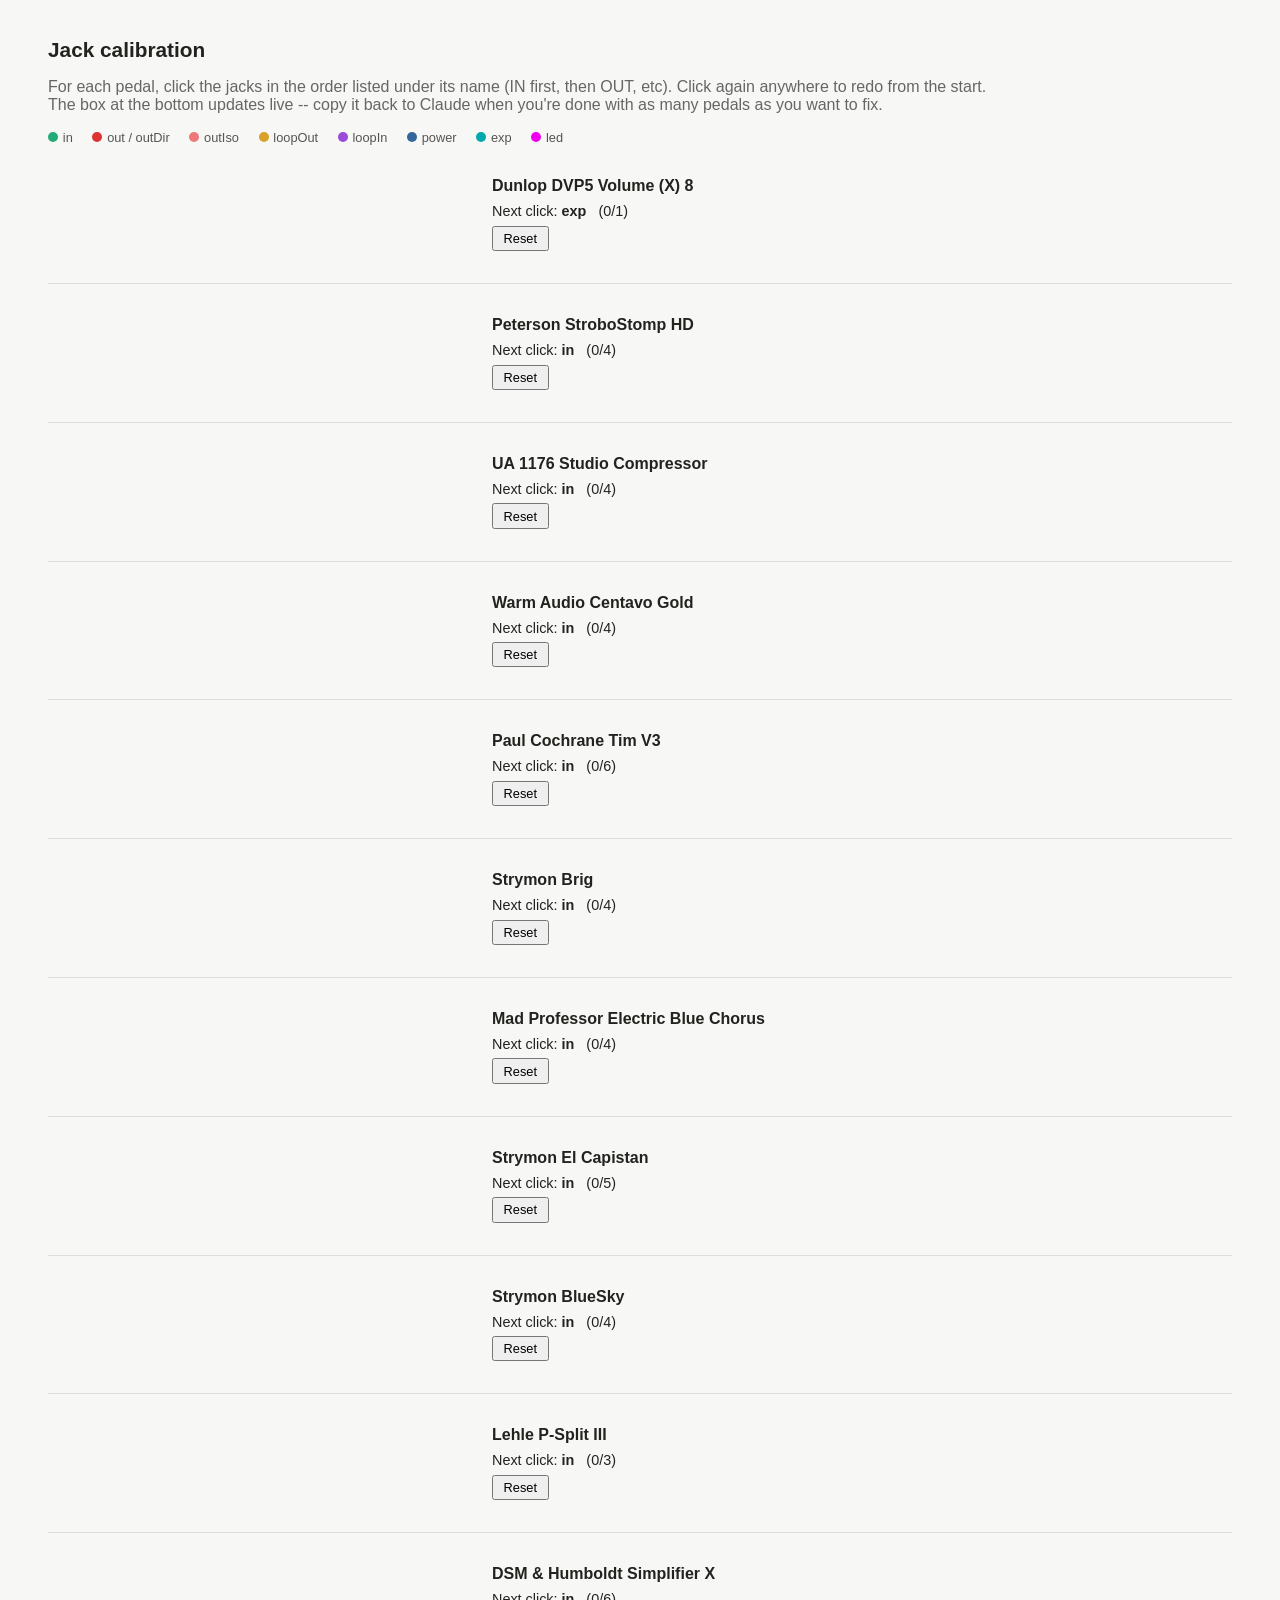
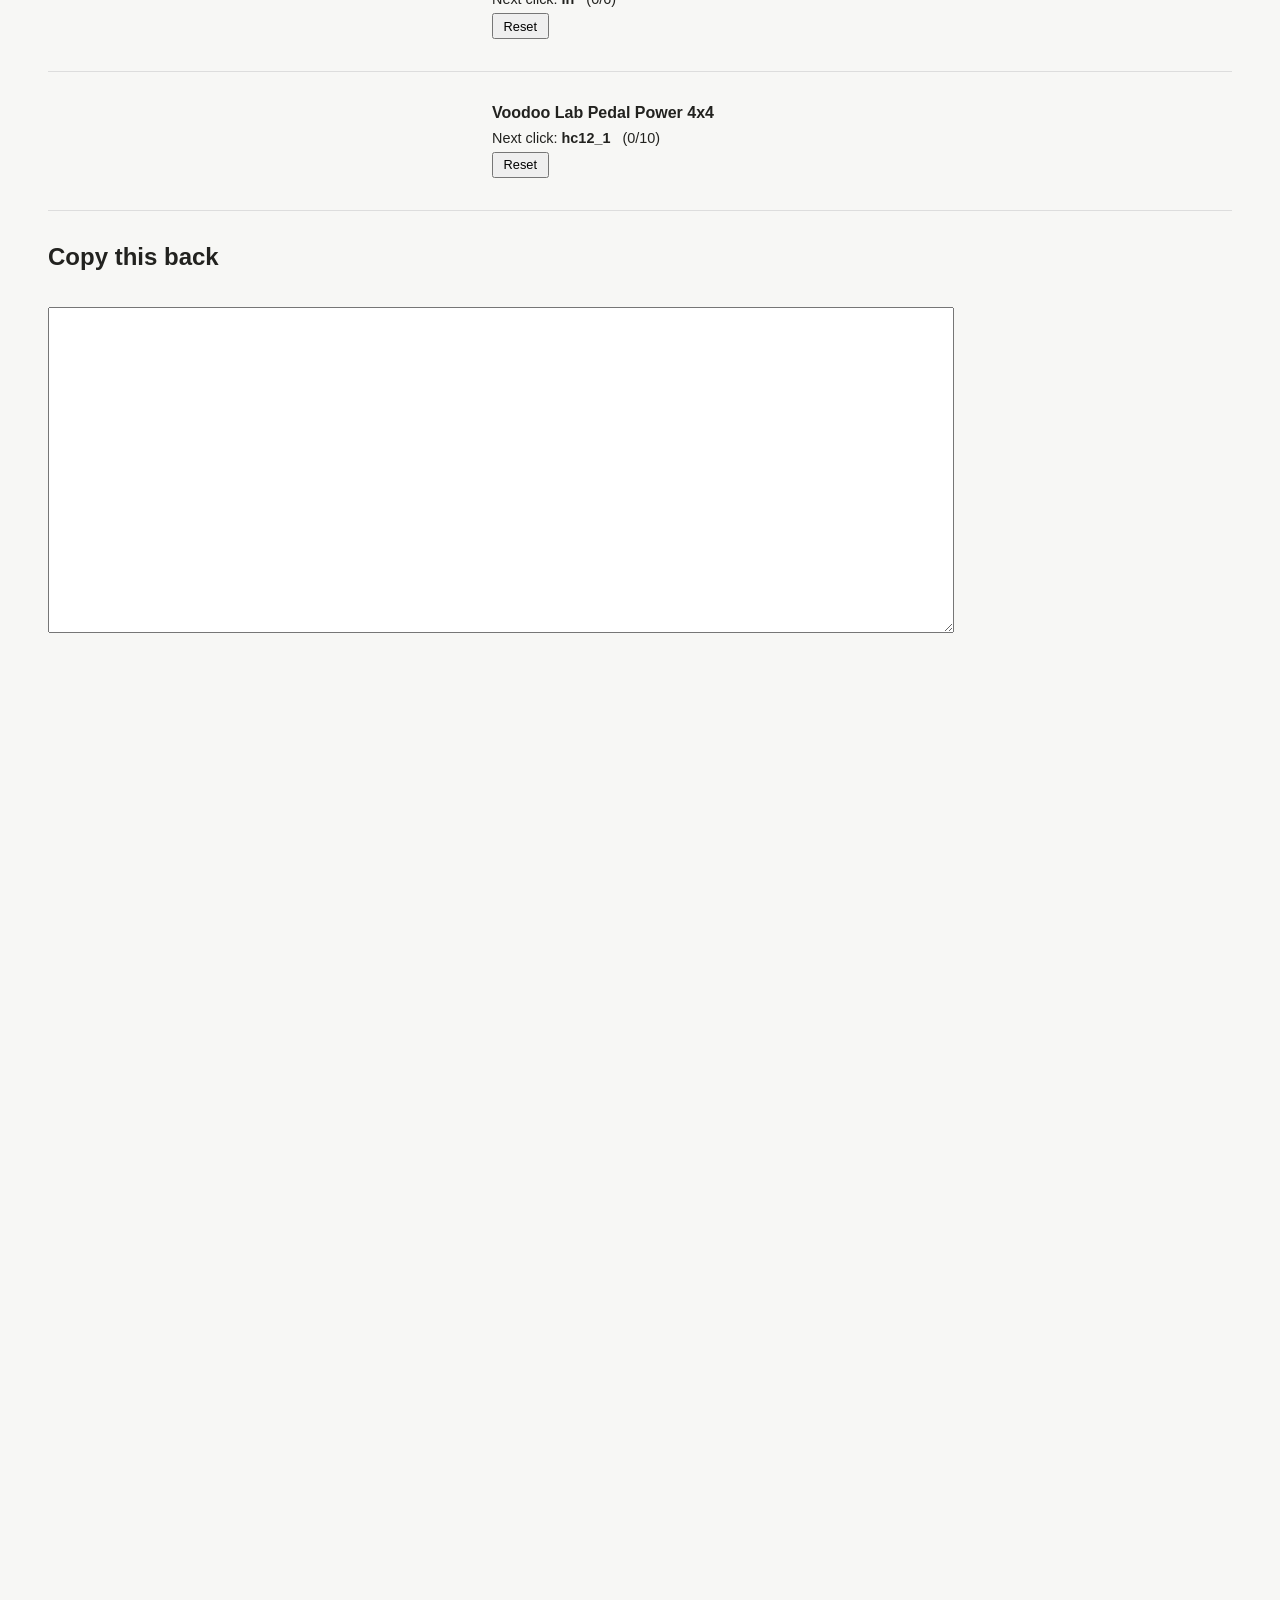
==== calibrate.html @ 277acc7f "Add per-pedal LED indicators with signal-trace blink, including FX-loop hold Pedals with a calibrate" ====
<!doctype html>
<html lang="en">
<head>
  <meta charset="utf-8" />
  <meta name="viewport" content="width=device-width, initial-scale=1" />
  <title>Jack calibration</title>
  <style>
    body { font-family: -apple-system, sans-serif; margin: 0; padding: 1.5rem clamp(1rem,4vw,3rem) 4rem; background: #f7f7f5; color: #22221f; }
    h1 { font-size: 1.3rem; }
    p.help { color: #666; max-width: 60em; }
    .pedal { display: flex; gap: 1.5rem; align-items: flex-start; margin: 2rem 0; padding-bottom: 2rem; border-bottom: 1px solid #ddd; }
    .pedal h2 { margin: 0 0 0.5rem; font-size: 1rem; }
    .imgwrap { position: relative; display: inline-block; cursor: crosshair; line-height: 0; }
    .imgwrap img { display: block; width: 420px; height: auto; }
    /* box-sizing: border-box so the 2px border is drawn *inside* the 12px
       box instead of added on top of it -- otherwise the true rendered
       size is 16px (12px + 2*2px border) while the centering margin below
       is only offsetting for 12px, leaving the dot 2px off-center from
       the actual click point. */
    .dot { position: absolute; width: 12px; height: 12px; margin: -6px 0 0 -6px; border-radius: 50%; border: 2px solid white; box-shadow: 0 0 0 1px rgba(0,0,0,0.4); pointer-events: none; box-sizing: border-box; }
    .dot.in { background: #2a7; }
    .dot.out { background: #d33; }
    .dot.outDir { background: #d33; }
    .dot.outIso { background: #e77; }
    .dot.loopOut { background: #d9a02a; }
    .dot.loopIn { background: #9a4bd9; }
    .dot.power { background: #369; }
    .dot.exp { background: #0aa; }
    .dot.led { background: #e0e; }
    .status { font-size: 0.9rem; margin-top: 0.5rem; }
    .status .next { font-weight: 600; }
    .legend { font-size: 0.8rem; color: #555; }
    .legend span { display: inline-flex; align-items: center; gap: 0.3rem; margin-right: 1rem; }
    .legend i { width: 10px; height: 10px; border-radius: 50%; display: inline-block; }
    button { font-size: 0.8rem; padding: 0.2rem 0.6rem; margin-top: 0.4rem; cursor: pointer; }
    textarea { width: 100%; max-width: 900px; height: 320px; font-family: ui-monospace, monospace; font-size: 0.8rem; margin-top: 1rem; }
  </style>
</head>
<body>
  <h1>Jack calibration</h1>
  <p class="help">
    For each pedal, click the jacks in the order listed under its name (IN first, then OUT, etc).
    Click again anywhere to redo from the start. The box at the bottom updates live -- copy it back
    to Claude when you're done with as many pedals as you want to fix.
  </p>
  <div class="legend">
    <span><i style="background:#2a7"></i>in</span>
    <span><i style="background:#d33"></i>out / outDir</span>
    <span><i style="background:#e77"></i>outIso</span>
    <span><i style="background:#d9a02a"></i>loopOut</span>
    <span><i style="background:#9a4bd9"></i>loopIn</span>
    <span><i style="background:#369"></i>power</span>
    <span><i style="background:#0aa"></i>exp</span>
    <span><i style="background:#e0e"></i>led</span>
  </div>

  <div id="pedals"></div>

  <h2>Copy this back</h2>
  <textarea id="output" readonly></textarea>

<script>
// key: just a human-readable label for the output box below -- paste
// results back and they get matched to the right PEDAL_SPECS entry by
// hand, this file doesn't read app.js's ids directly.
const ITEMS = [
  { key: 'dvp5', label: 'Dunlop DVP5 Volume (X) 8', file: 'dunlop-volume-x-8-cutout.png', points: ['exp'] },
  { key: 'strobostomp hd', label: 'Peterson StroboStomp HD', file: 'peterson-strobostomp-hd.png', points: ['in', 'out', 'power', 'led'] },
  { key: '1176', label: 'UA 1176 Studio Compressor', file: 'ua-1176.png', points: ['in', 'out', 'power', 'led'] },
  { key: 'centavo', label: 'Warm Audio Centavo Gold', file: 'warm-audio-centavo.png', points: ['in', 'out', 'power', 'led'] },
  { key: 'tim v3', label: 'Paul Cochrane Tim V3', file: 'paul-c-tim-v3.png', points: ['in', 'out', 'loopOut', 'loopIn', 'power', 'led'] },
  { key: 'brig', label: 'Strymon Brig', file: 'strymon-brig.png', points: ['in', 'out', 'power', 'led'] },
  { key: 'electric blue chorus', label: 'Mad Professor Electric Blue Chorus', file: 'mad-professor-electric-blue.png', points: ['in', 'out', 'power', 'led'] },
  { key: 'capistan', label: 'Strymon El Capistan', file: 'strymon-elcap-v2.png', points: ['in', 'out', 'power', 'exp', 'led'] },
  { key: 'bluesky', label: 'Strymon BlueSky', file: 'strymon-bluesky.png', points: ['in', 'out', 'power', 'led'] },
  // Real hardware: 1 input, 2 outputs (DIR + ISO), fully passive -- no power jack, no LED.
  { key: 'p-split', label: 'Lehle P-Split III', file: 'lehle-p-split-iii.png', points: ['in', 'outDir', 'outIso'] },
  { key: 'simplifier x', label: 'DSM & Humboldt Simplifier X', file: 'dsm-simplifier-x.png', points: ['in', 'out', 'loopOut', 'loopIn', 'power', 'led'] },
  // 10 real outputs: 2x 12V/400mA, 4x 9V/400mA ("hc9"), 4x 9V/100mA ("iso").
  { key: 'power supply', label: 'Voodoo Lab Pedal Power 4x4', file: 'voodoolab-4x4.png', points: ['hc12_1', 'hc12_2', 'hc9_1', 'hc9_2', 'hc9_3', 'hc9_4', 'iso1', 'iso2', 'iso3', 'iso4'] },
];

const results = {}; // key -> { pointName: {x,y} }

function render() {
  const root = document.getElementById('pedals');
  root.innerHTML = '';
  for (const item of ITEMS) {
    const div = document.createElement('div');
    div.className = 'pedal';

    const wrap = document.createElement('div');
    wrap.className = 'imgwrap';
    const img = document.createElement('img');
    img.src = '/images/' + item.file;
    wrap.append(img);

    const info = document.createElement('div');
    const h2 = document.createElement('h2');
    h2.textContent = item.label;
    const status = document.createElement('div');
    status.className = 'status';
    const resetBtn = document.createElement('button');
    resetBtn.textContent = 'Reset';
    resetBtn.onclick = () => { delete results[item.key]; renderDots(wrap, item); updateStatus(status, item); updateOutput(); };
    info.append(h2, status, resetBtn);

    div.append(wrap, info);
    root.append(div);

    wrap.addEventListener('click', e => {
      const rect = img.getBoundingClientRect();
      const x = Math.round(((e.clientX - rect.left) / rect.width) * 1000) / 1000;
      const y = Math.round(((e.clientY - rect.top) / rect.height) * 1000) / 1000;
      const rec = results[item.key] || {};
      const done = Object.keys(rec);
      const nextPoint = item.points[done.length % item.points.length];
      rec[nextPoint] = { x, y };
      results[item.key] = rec;
      renderDots(wrap, item);
      updateStatus(status, item);
      updateOutput();
    });

    updateStatus(status, item);
  }
}

function renderDots(wrap, item) {
  wrap.querySelectorAll('.dot').forEach(d => d.remove());
  const rec = results[item.key] || {};
  const rect = wrap.querySelector('img').getBoundingClientRect();
  for (const [name, frac] of Object.entries(rec)) {
    const dot = document.createElement('div');
    dot.className = 'dot ' + name;
    dot.style.left = frac.x * rect.width + 'px';
    dot.style.top = frac.y * rect.height + 'px';
    wrap.append(dot);
  }
}

function updateStatus(status, item) {
  const rec = results[item.key] || {};
  const done = Object.keys(rec);
  const nextPoint = item.points[done.length % item.points.length];
  status.innerHTML = 'Next click: <span class="next">' + nextPoint + '</span> &nbsp; (' + done.length + '/' + item.points.length + (done.length >= item.points.length ? ', click again to redo' : '') + ')';
}

function updateOutput() {
  const lines = [];
  for (const item of ITEMS) {
    const rec = results[item.key];
    if (!rec) continue;
    const parts = item.points
      .filter(p => rec[p])
      .map(p => `${p}: { x: ${rec[p].x}, y: ${rec[p].y} }`);
    if (parts.length) lines.push(`${item.key} (${item.label}):\n  ` + parts.join('\n  '));
  }
  document.getElementById('output').value = lines.join('\n\n');
}

render();
window.addEventListener('resize', render);
</script>
</body>
</html>
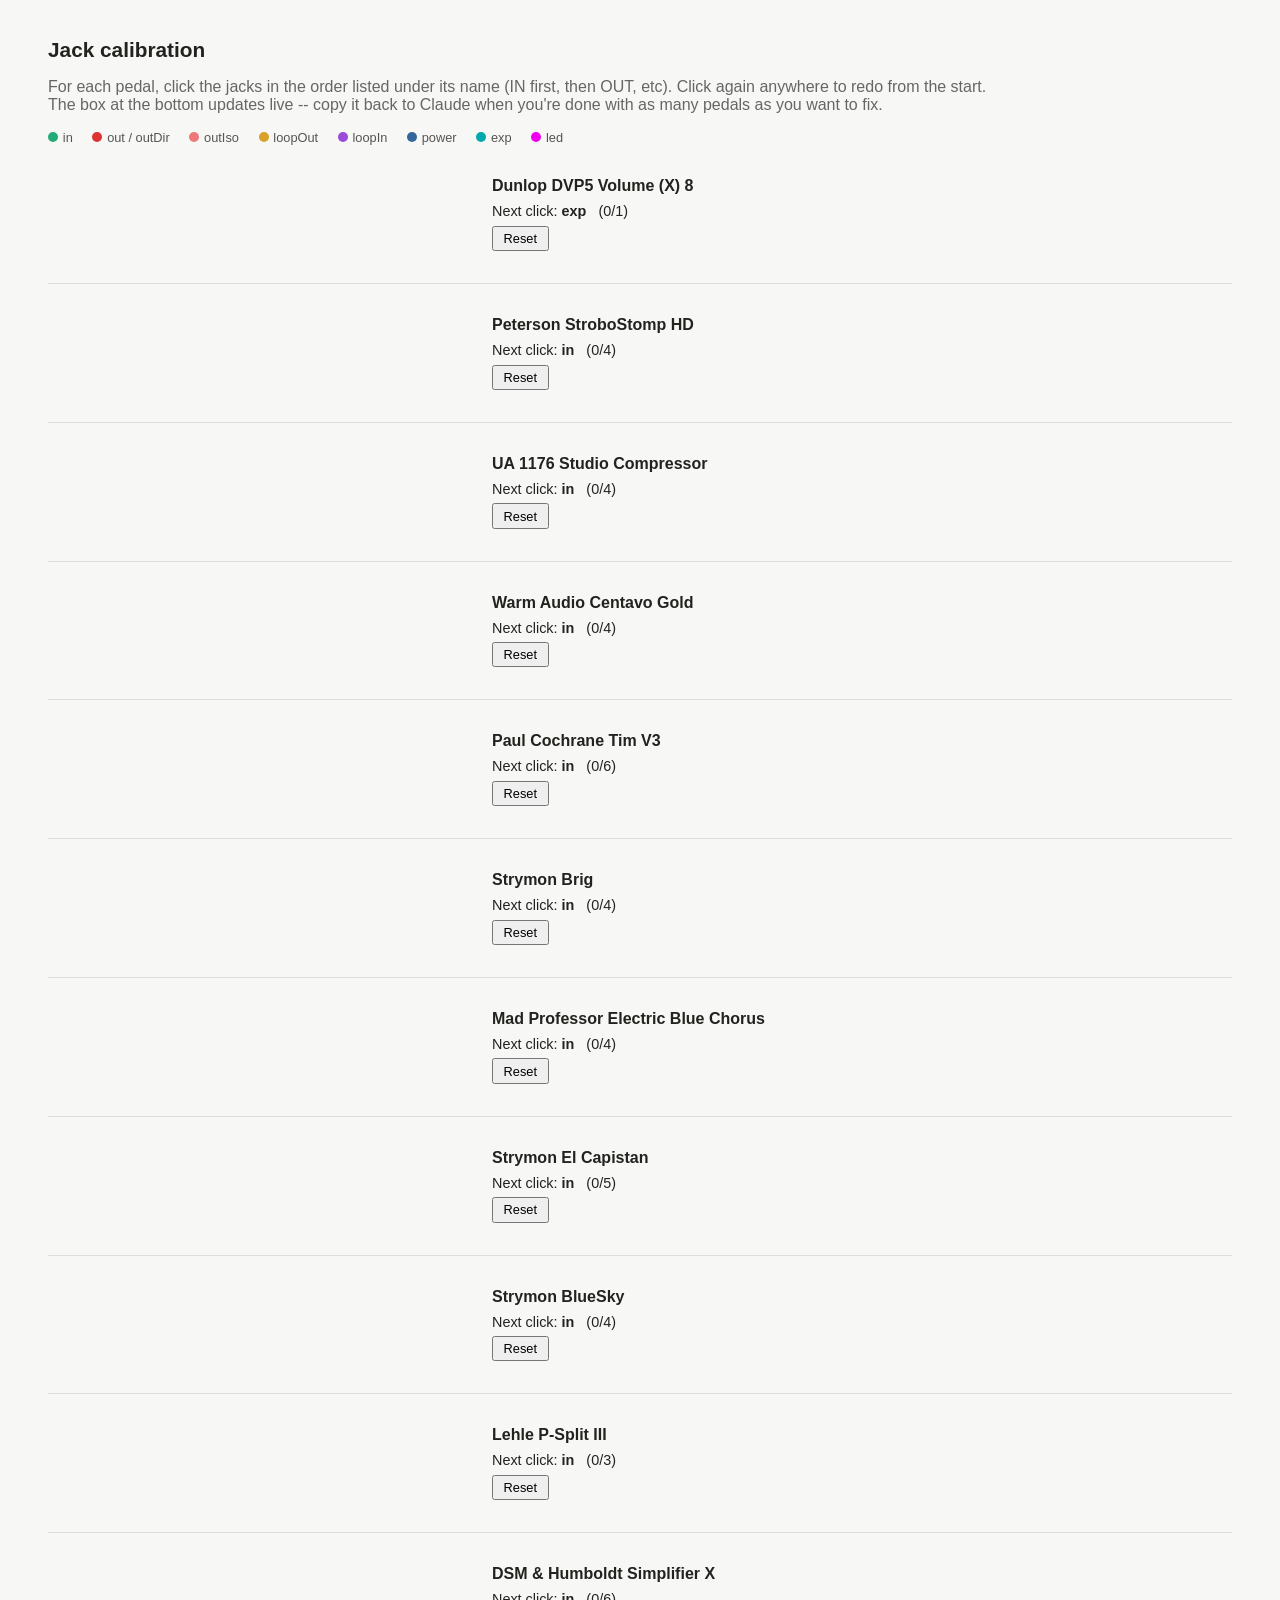
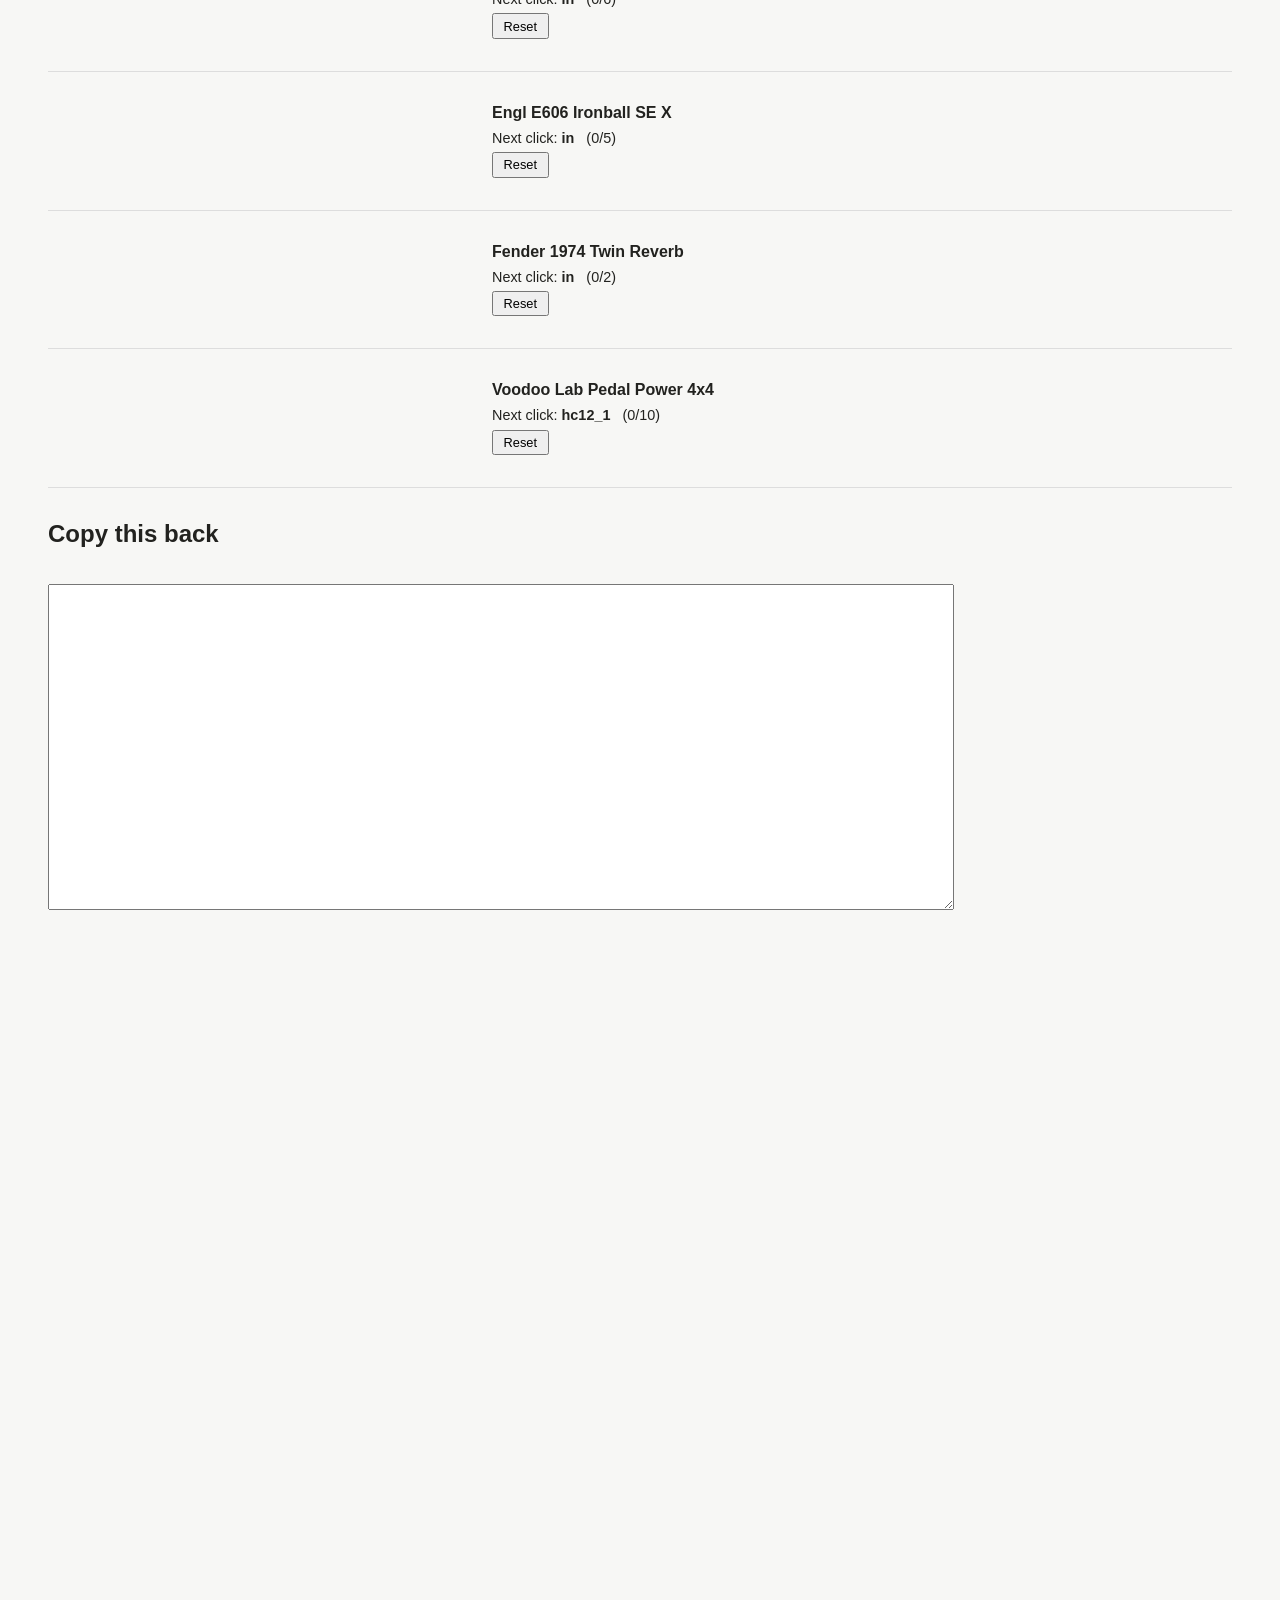
==== commit fb191aa9: "Turn the connector bulge/trace into an animated Pac-Man Replaces the plain ellipse riding each conne" ====
--- a/calibrate.html
+++ b/calibrate.html
@@ -76,6 +76,10 @@
   // Real hardware: 1 input, 2 outputs (DIR + ISO), fully passive -- no power jack, no LED.
   { key: 'p-split', label: 'Lehle P-Split III', file: 'lehle-p-split-iii.png', points: ['in', 'outDir', 'outIso'] },
   { key: 'simplifier x', label: 'DSM & Humboldt Simplifier X', file: 'dsm-simplifier-x.png', points: ['in', 'out', 'loopOut', 'loopIn', 'power', 'led'] },
+  // No power jack of its own here -- config.json's ironball entry has
+  // none either (it's mains-powered, not pedalboard-fed).
+  { key: 'ironball', label: 'Engl E606 Ironball SE X', file: 'Engl-E606.png', points: ['in', 'out', 'loopOut', 'loopIn', 'led'] },
+  { key: 'twin reverb', label: 'Fender 1974 Twin Reverb', file: 'fender-twin-reverb-1974-cutout.png', points: ['in', 'led'] },
   // 10 real outputs: 2x 12V/400mA, 4x 9V/400mA ("hc9"), 4x 9V/100mA ("iso").
   { key: 'power supply', label: 'Voodoo Lab Pedal Power 4x4', file: 'voodoolab-4x4.png', points: ['hc12_1', 'hc12_2', 'hc9_1', 'hc9_2', 'hc9_3', 'hc9_4', 'iso1', 'iso2', 'iso3', 'iso4'] },
 ];
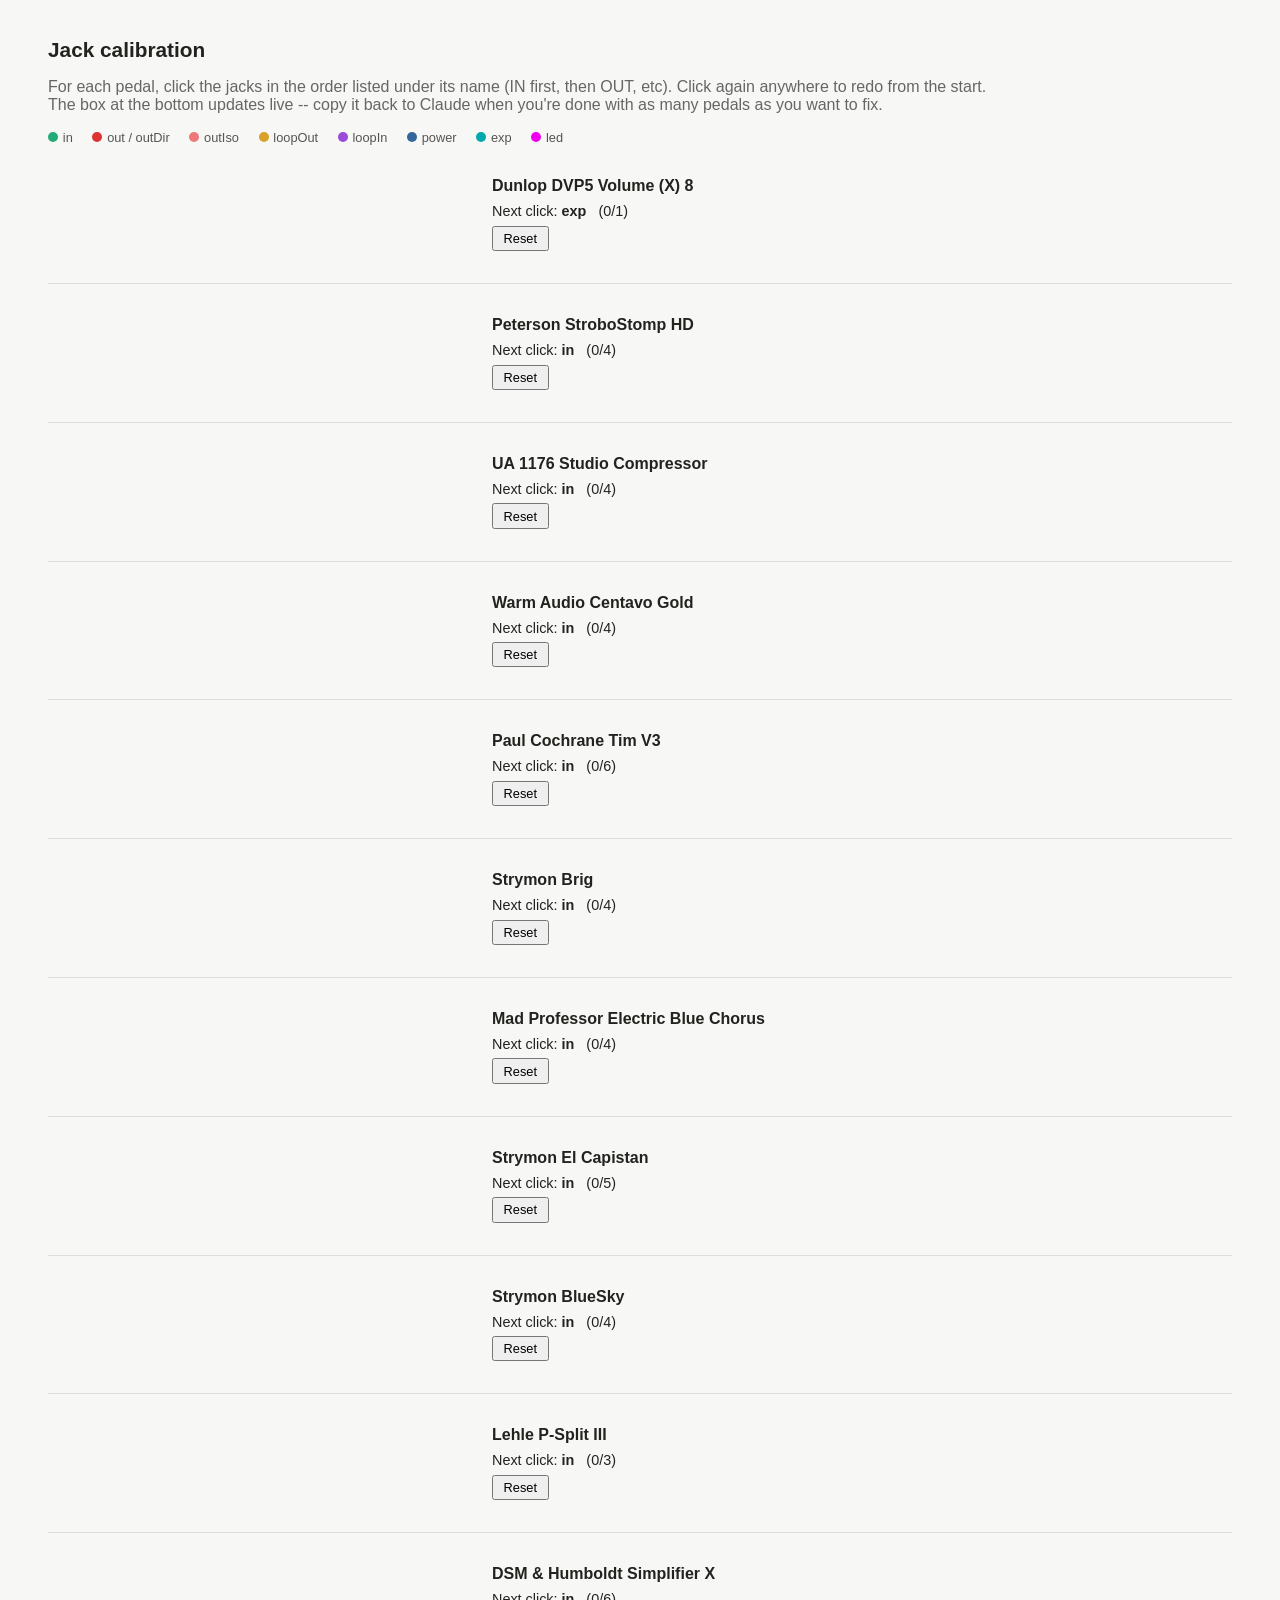
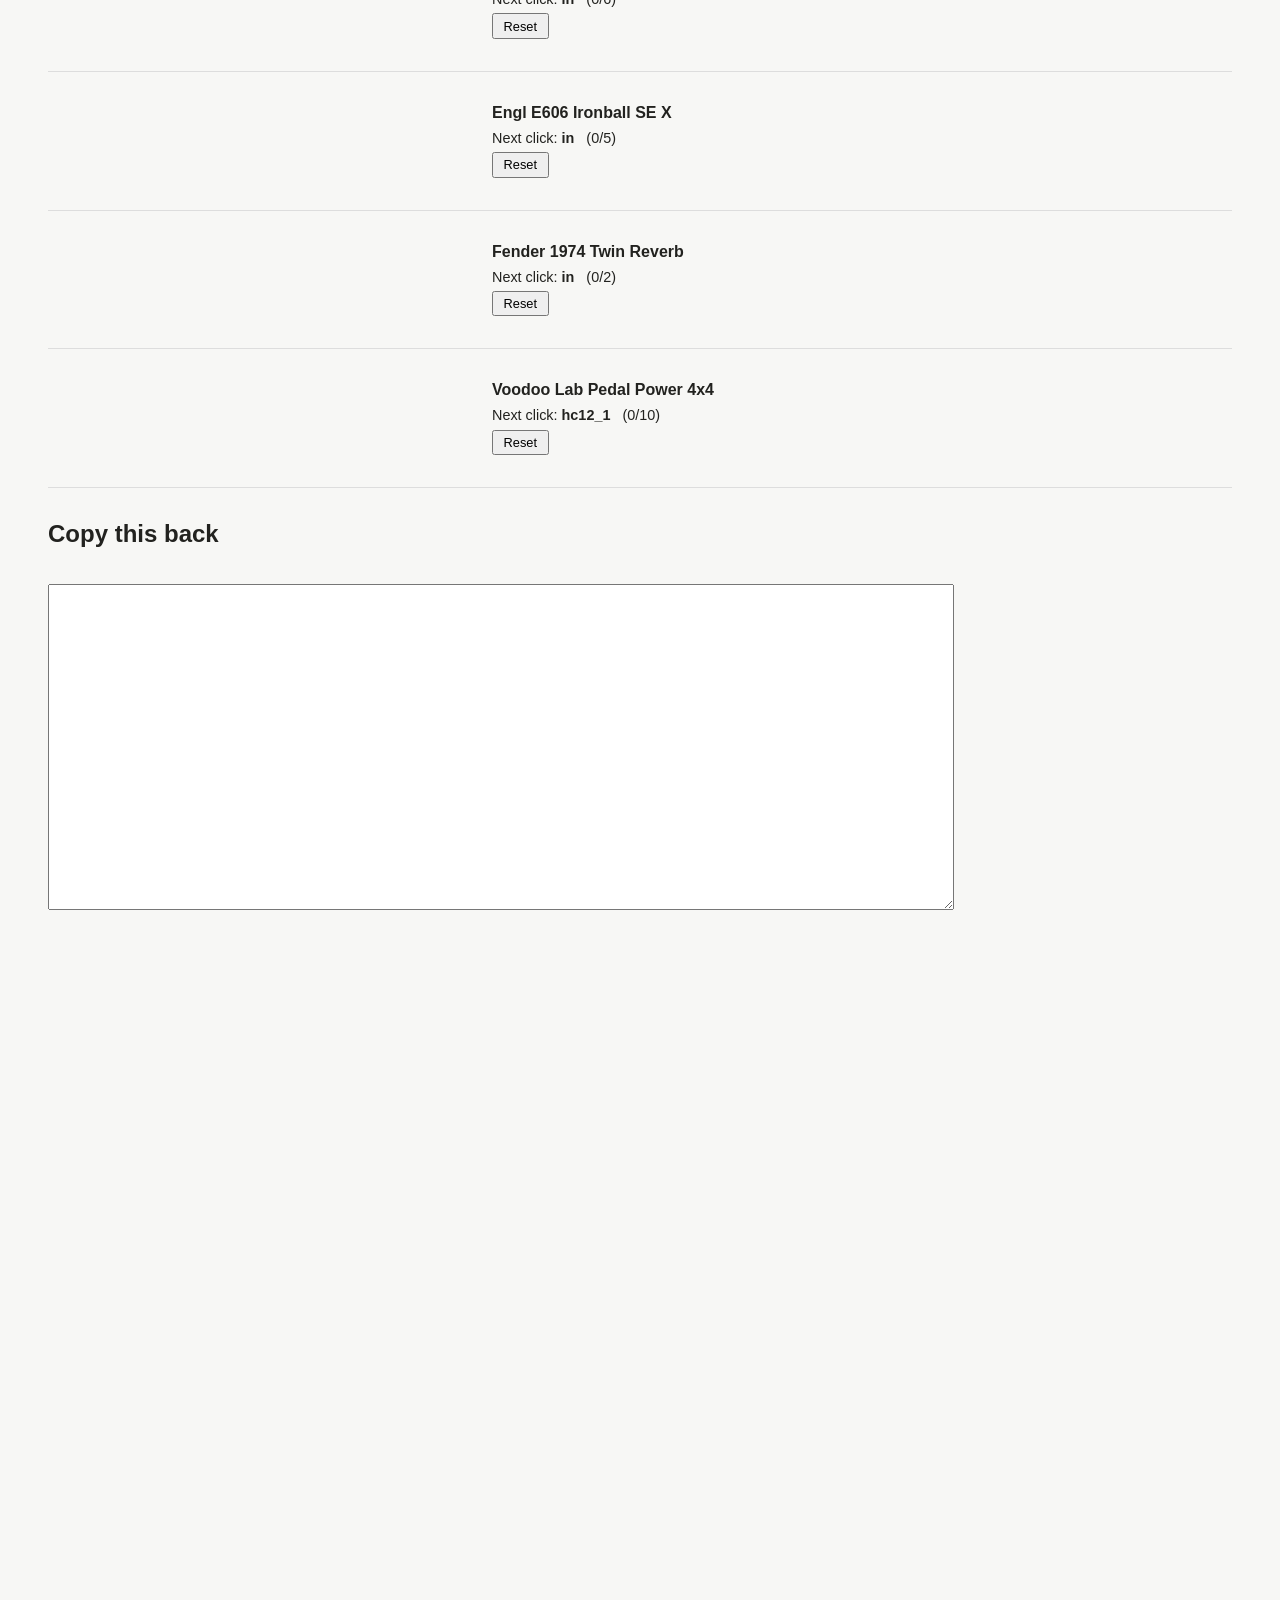
==== commit a886ba07: "Add cascade Reel export tooling, sharpen telecaster cutout, tidy remove_bg - scripts/crop_to_reel.py" ====
--- a/calibrate.html
+++ b/calibrate.html
@@ -151,16 +151,16 @@
 }
 
 function updateOutput() {
-  const lines = [];
+  const blocks = [];
   for (const item of ITEMS) {
     const rec = results[item.key];
     if (!rec) continue;
     const parts = item.points
       .filter(p => rec[p])
-      .map(p => `${p}: { x: ${rec[p].x}, y: ${rec[p].y} }`);
-    if (parts.length) lines.push(`${item.key} (${item.label}):\n  ` + parts.join('\n  '));
+      .map(p => `    "${p}": { "x": ${rec[p].x}, "y": ${rec[p].y} }`);
+    if (parts.length) blocks.push(`  "${item.key}": {\n` + parts.join(',\n') + '\n  },');
   }
-  document.getElementById('output').value = lines.join('\n\n');
+  document.getElementById('output').value = blocks.join('\n');
 }
 
 render();
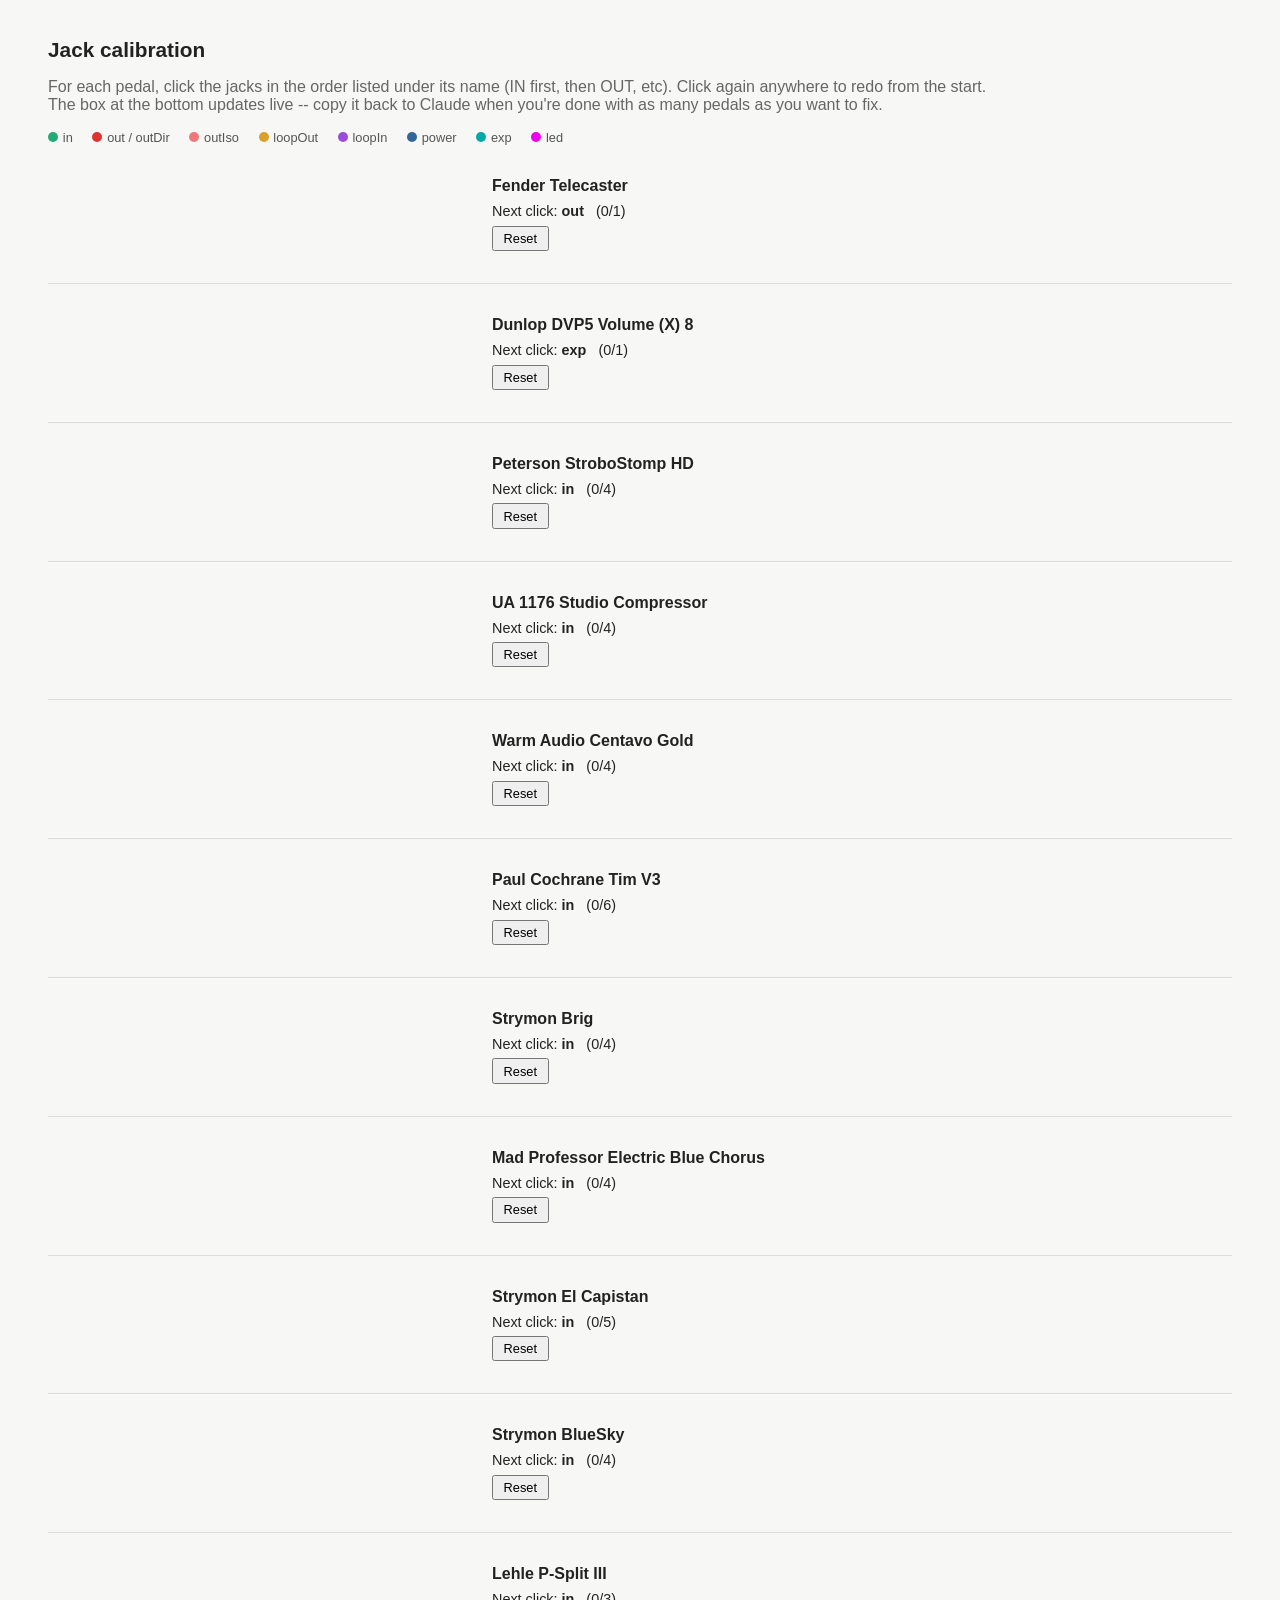
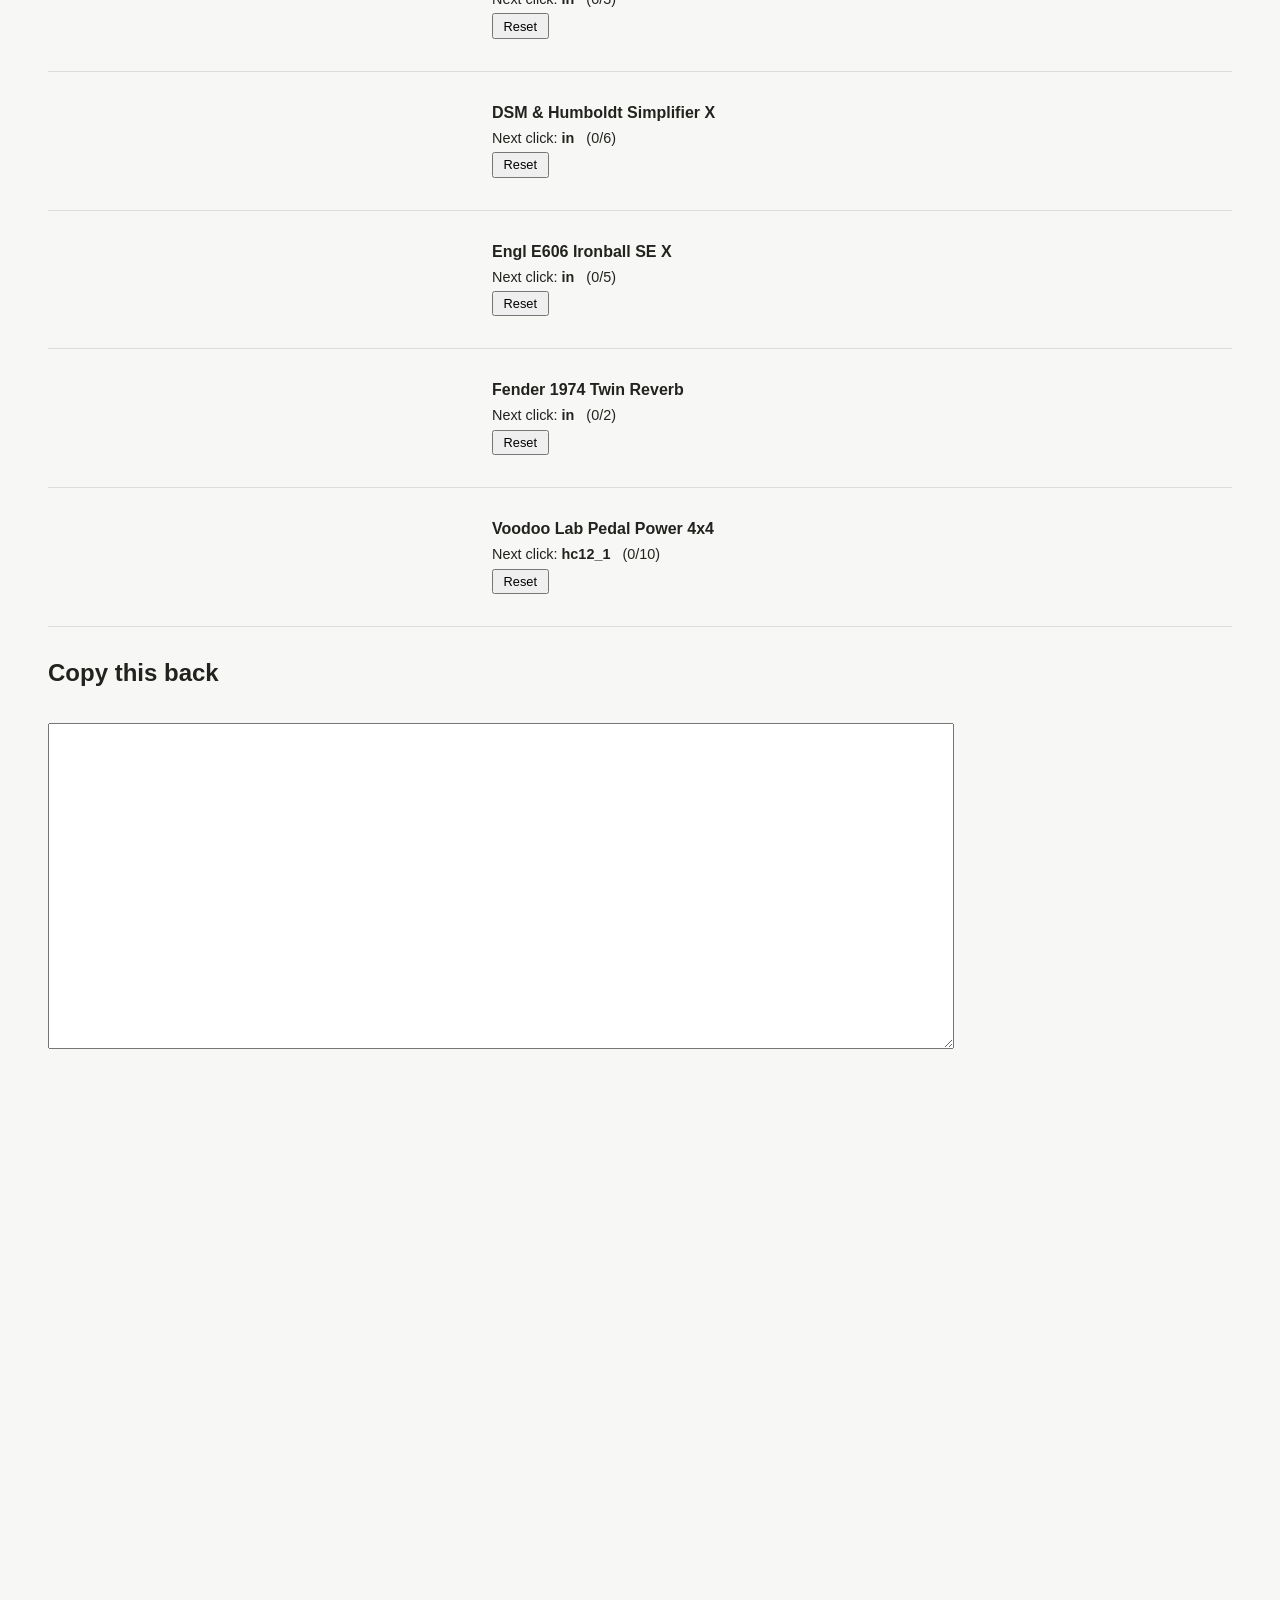
==== commit 0ae6bbea: "Replace row-based board layout with free-form 2D placement Rules now: a node is either inside the pe" ====
--- a/calibrate.html
+++ b/calibrate.html
@@ -64,6 +64,7 @@
 // results back and they get matched to the right PEDAL_SPECS entry by
 // hand, this file doesn't read app.js's ids directly.
 const ITEMS = [
+  { key: 'telecaster', label: 'Fender Telecaster', file: 'telecaster.png', points: ['out'] },
   { key: 'dvp5', label: 'Dunlop DVP5 Volume (X) 8', file: 'dunlop-volume-x-8-cutout.png', points: ['exp'] },
   { key: 'strobostomp hd', label: 'Peterson StroboStomp HD', file: 'peterson-strobostomp-hd.png', points: ['in', 'out', 'power', 'led'] },
   { key: '1176', label: 'UA 1176 Studio Compressor', file: 'ua-1176.png', points: ['in', 'out', 'power', 'led'] },
@@ -78,7 +79,7 @@
   { key: 'simplifier x', label: 'DSM & Humboldt Simplifier X', file: 'dsm-simplifier-x.png', points: ['in', 'out', 'loopOut', 'loopIn', 'power', 'led'] },
   // No power jack of its own here -- config.json's ironball entry has
   // none either (it's mains-powered, not pedalboard-fed).
-  { key: 'ironball', label: 'Engl E606 Ironball SE X', file: 'Engl-E606.png', points: ['in', 'out', 'loopOut', 'loopIn', 'led'] },
+  { key: 'ironball', label: 'Engl E606 Ironball SE X', file: 'Engl-E606-off.png', points: ['in', 'out', 'loopOut', 'loopIn', 'led'] },
   { key: 'twin reverb', label: 'Fender 1974 Twin Reverb', file: 'fender-twin-reverb-1974-cutout.png', points: ['in', 'led'] },
   // 10 real outputs: 2x 12V/400mA, 4x 9V/400mA ("hc9"), 4x 9V/100mA ("iso").
   { key: 'power supply', label: 'Voodoo Lab Pedal Power 4x4', file: 'voodoolab-4x4.png', points: ['hc12_1', 'hc12_2', 'hc9_1', 'hc9_2', 'hc9_3', 'hc9_4', 'iso1', 'iso2', 'iso3', 'iso4'] },
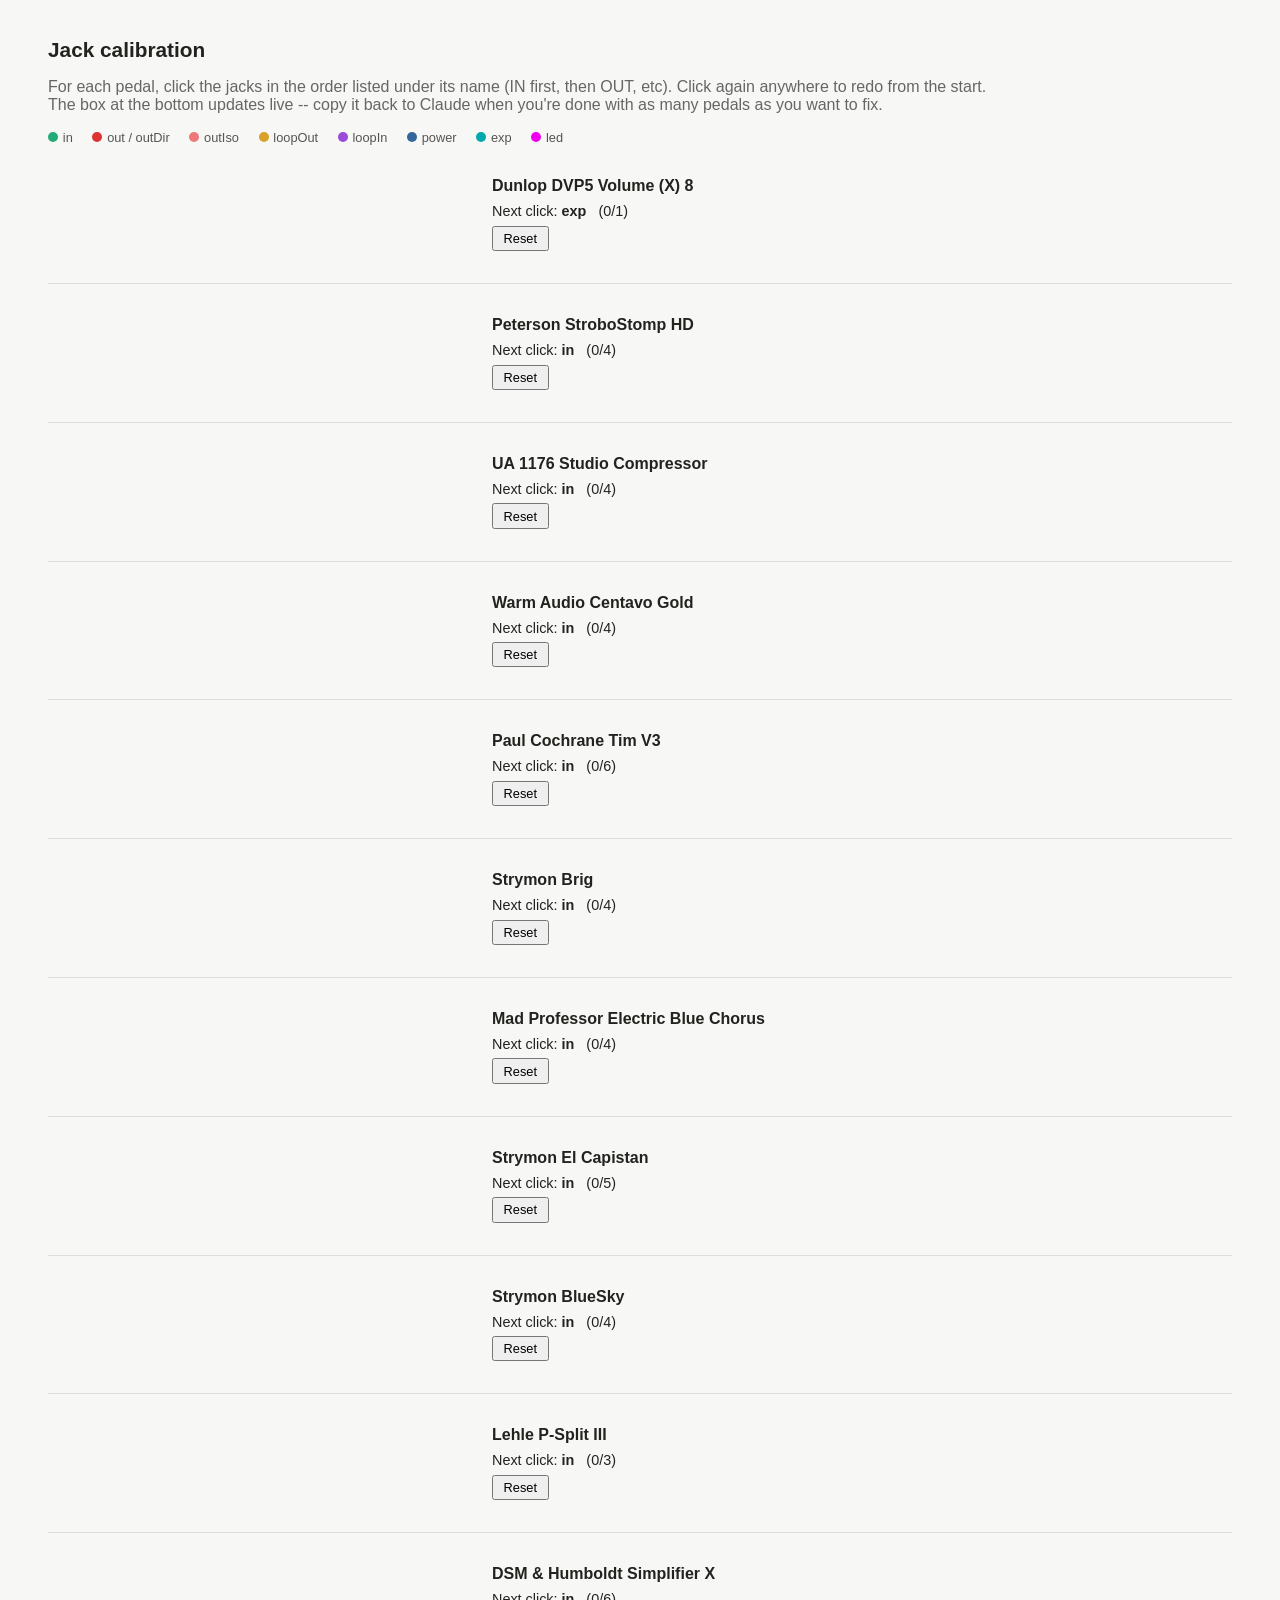
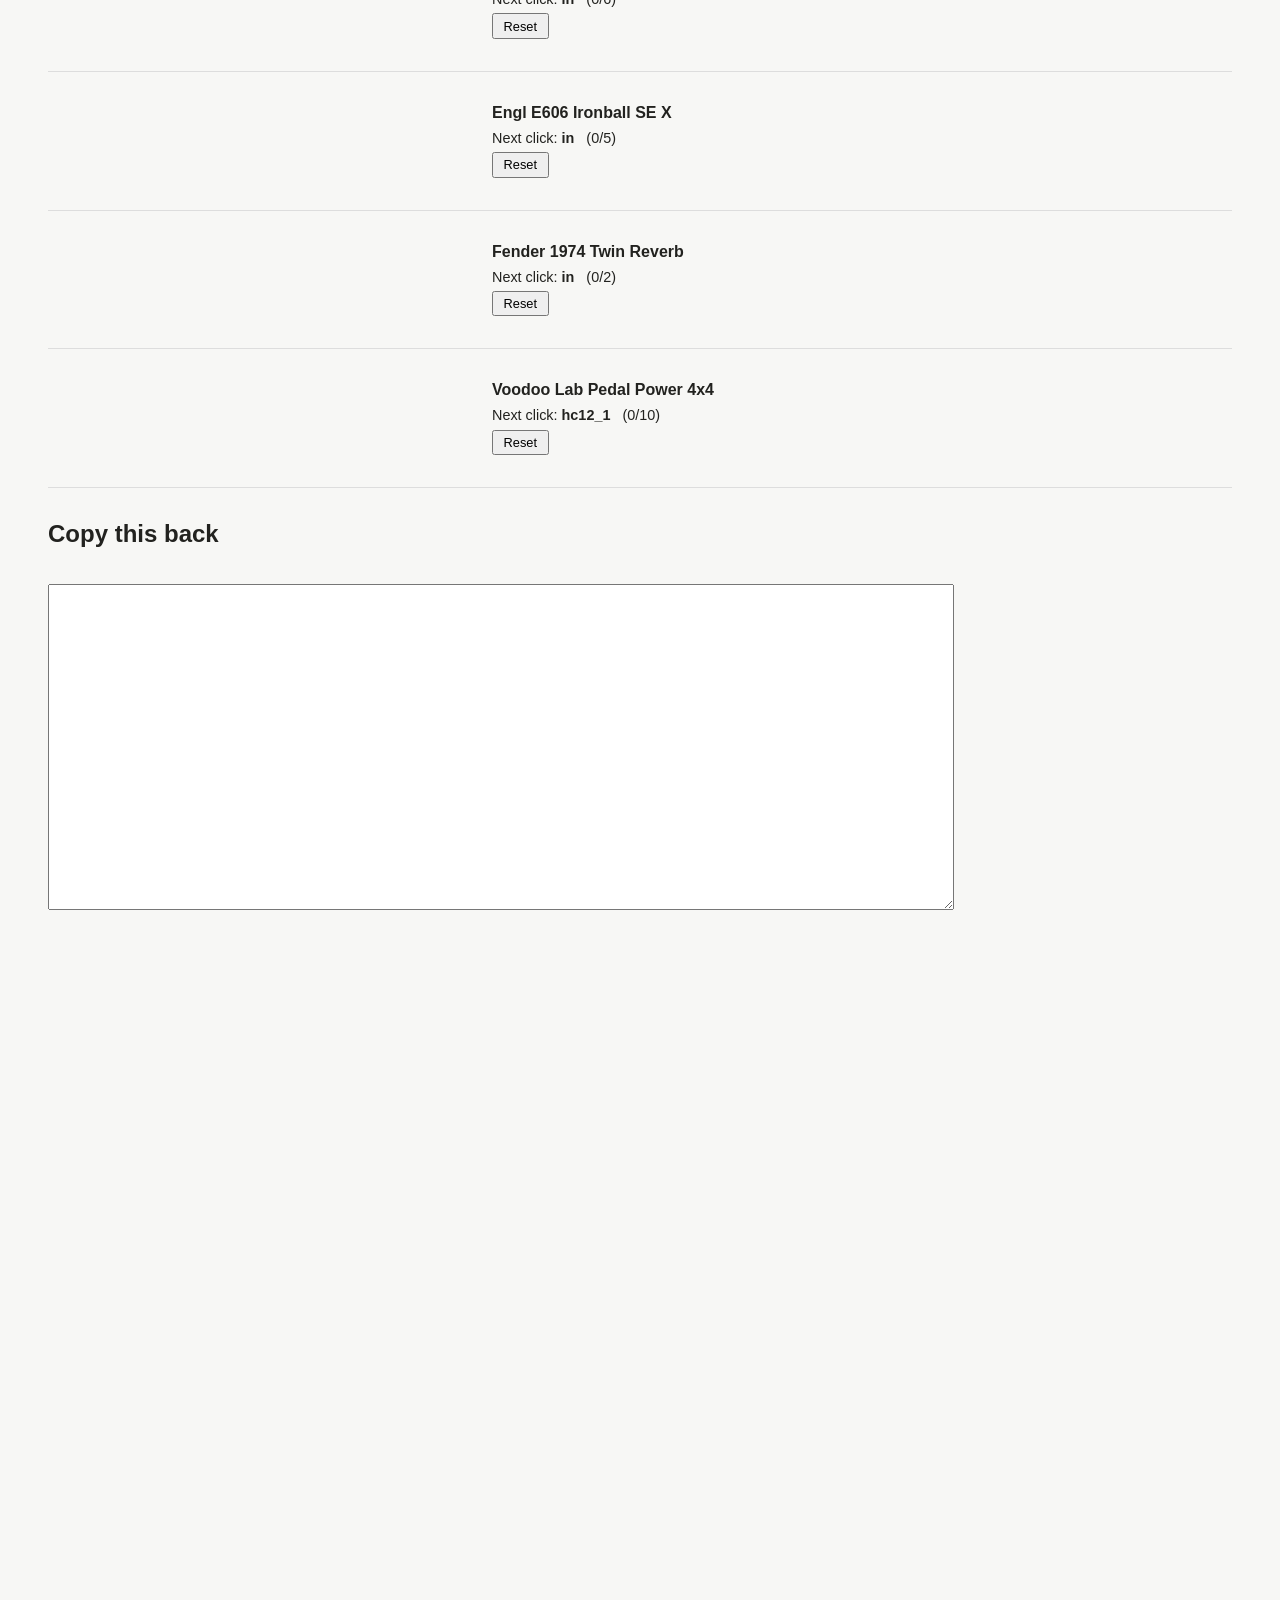
==== commit 6339a995: "Install RealFaviconGenerator favicon set Adds the generated favicon/manifest files to the repo root " ====
--- a/calibrate.html
+++ b/calibrate.html
@@ -4,6 +4,12 @@
   <meta charset="utf-8" />
   <meta name="viewport" content="width=device-width, initial-scale=1" />
   <title>Jack calibration</title>
+  <link rel="icon" type="image/png" href="/favicon-96x96.png" sizes="96x96" />
+  <link rel="icon" type="image/svg+xml" href="/favicon.svg" />
+  <link rel="shortcut icon" href="/favicon.ico" />
+  <link rel="apple-touch-icon" sizes="180x180" href="/apple-touch-icon.png" />
+  <meta name="apple-mobile-web-app-title" content="MyGear" />
+  <link rel="manifest" href="/site.webmanifest" />
   <style>
     body { font-family: -apple-system, sans-serif; margin: 0; padding: 1.5rem clamp(1rem,4vw,3rem) 4rem; background: #f7f7f5; color: #22221f; }
     h1 { font-size: 1.3rem; }
@@ -64,7 +70,6 @@
 // results back and they get matched to the right PEDAL_SPECS entry by
 // hand, this file doesn't read app.js's ids directly.
 const ITEMS = [
-  { key: 'telecaster', label: 'Fender Telecaster', file: 'telecaster.png', points: ['out'] },
   { key: 'dvp5', label: 'Dunlop DVP5 Volume (X) 8', file: 'dunlop-volume-x-8-cutout.png', points: ['exp'] },
   { key: 'strobostomp hd', label: 'Peterson StroboStomp HD', file: 'peterson-strobostomp-hd.png', points: ['in', 'out', 'power', 'led'] },
   { key: '1176', label: 'UA 1176 Studio Compressor', file: 'ua-1176.png', points: ['in', 'out', 'power', 'led'] },
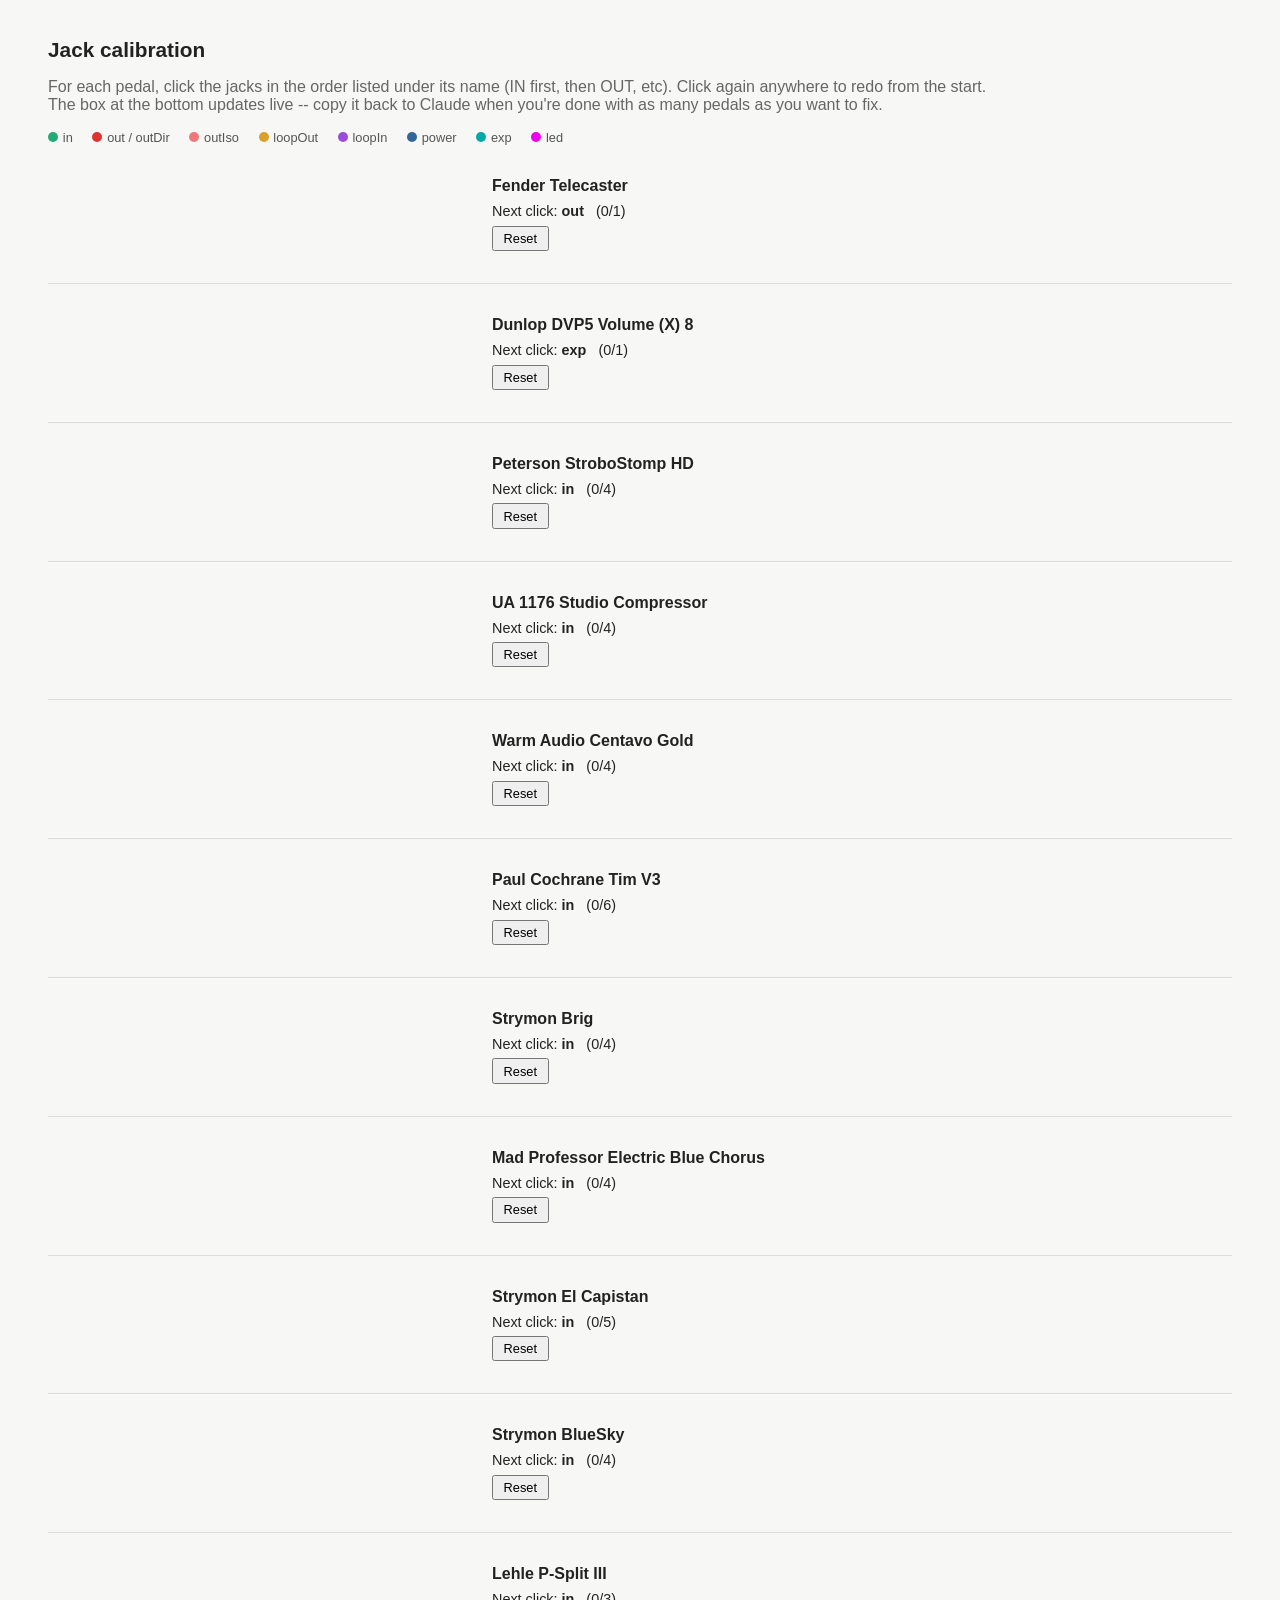
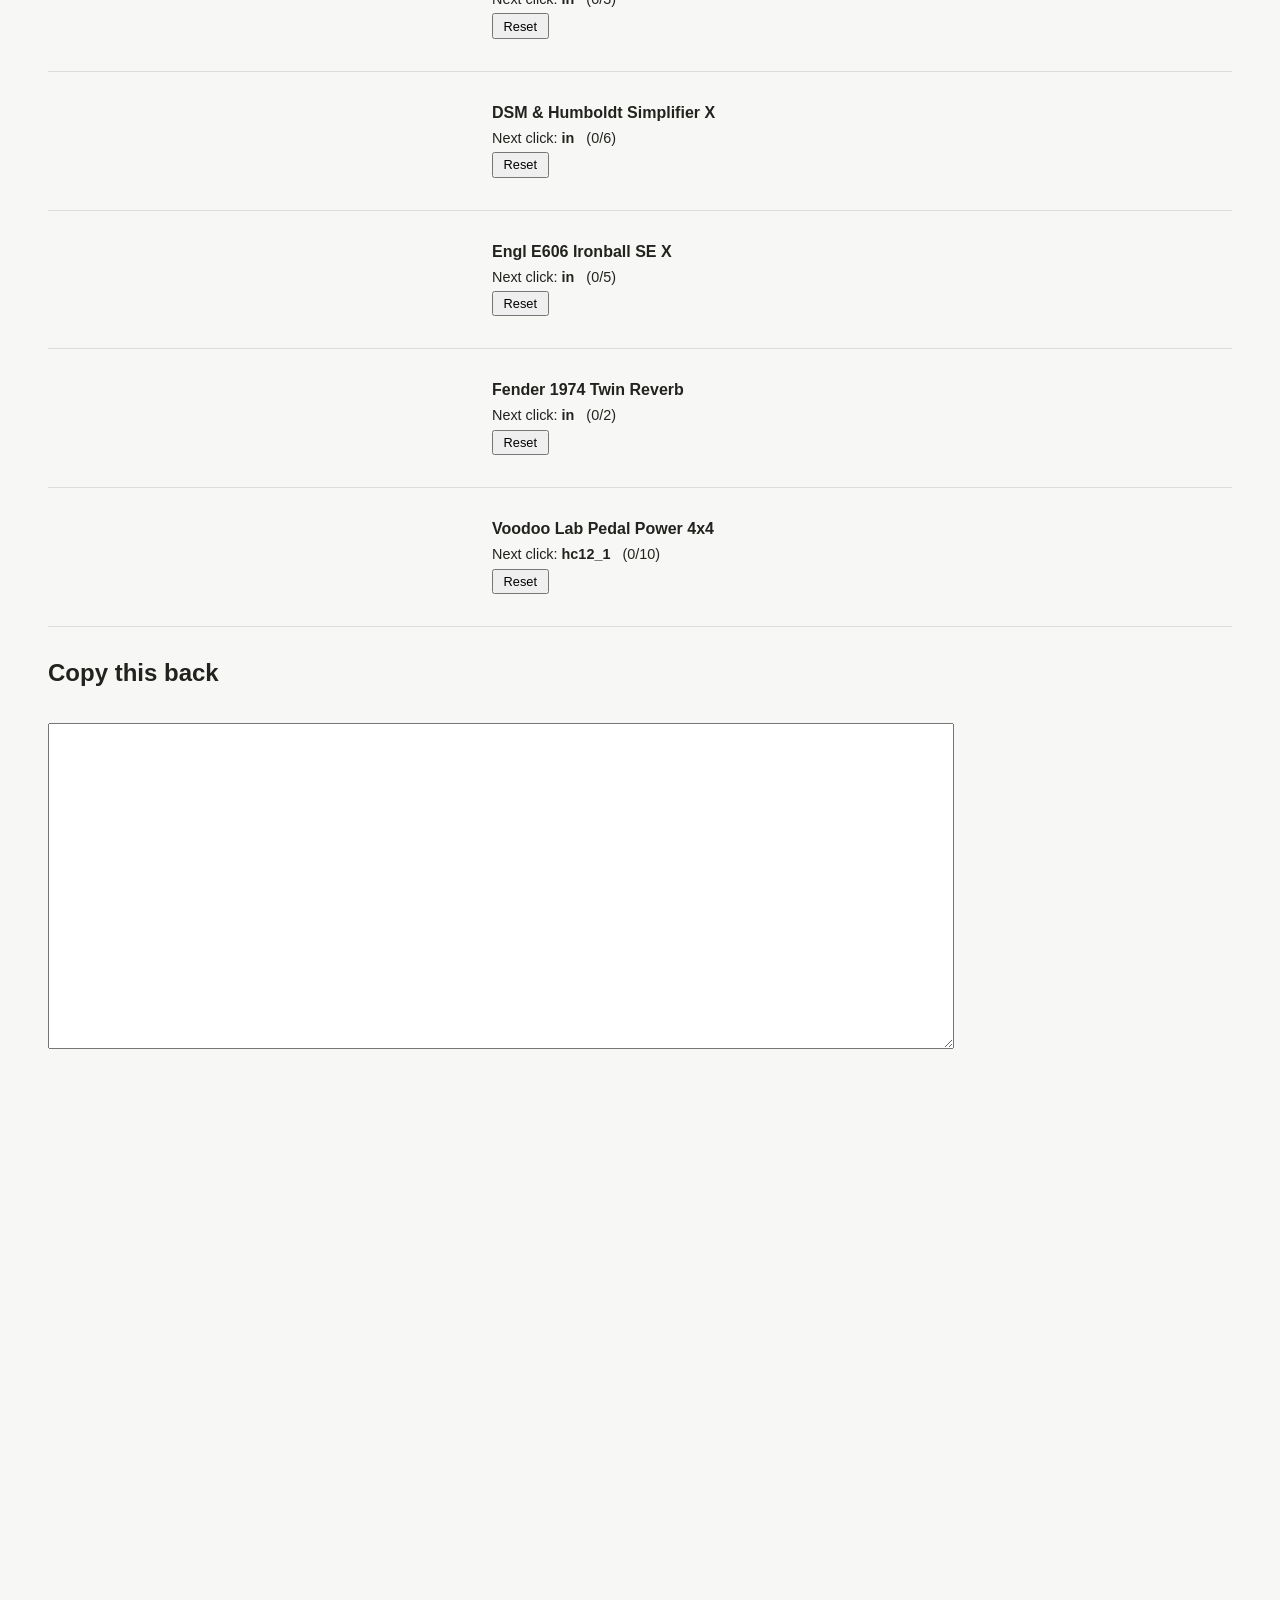
==== commit 43f77617: "Install RealFaviconGenerator favicon set Adds the generated favicon/manifest files to the repo root " ====
--- a/calibrate.html
+++ b/calibrate.html
@@ -70,6 +70,7 @@
 // results back and they get matched to the right PEDAL_SPECS entry by
 // hand, this file doesn't read app.js's ids directly.
 const ITEMS = [
+  { key: 'telecaster', label: 'Fender Telecaster', file: 'telecaster.png', points: ['out'] },
   { key: 'dvp5', label: 'Dunlop DVP5 Volume (X) 8', file: 'dunlop-volume-x-8-cutout.png', points: ['exp'] },
   { key: 'strobostomp hd', label: 'Peterson StroboStomp HD', file: 'peterson-strobostomp-hd.png', points: ['in', 'out', 'power', 'led'] },
   { key: '1176', label: 'UA 1176 Studio Compressor', file: 'ua-1176.png', points: ['in', 'out', 'power', 'led'] },
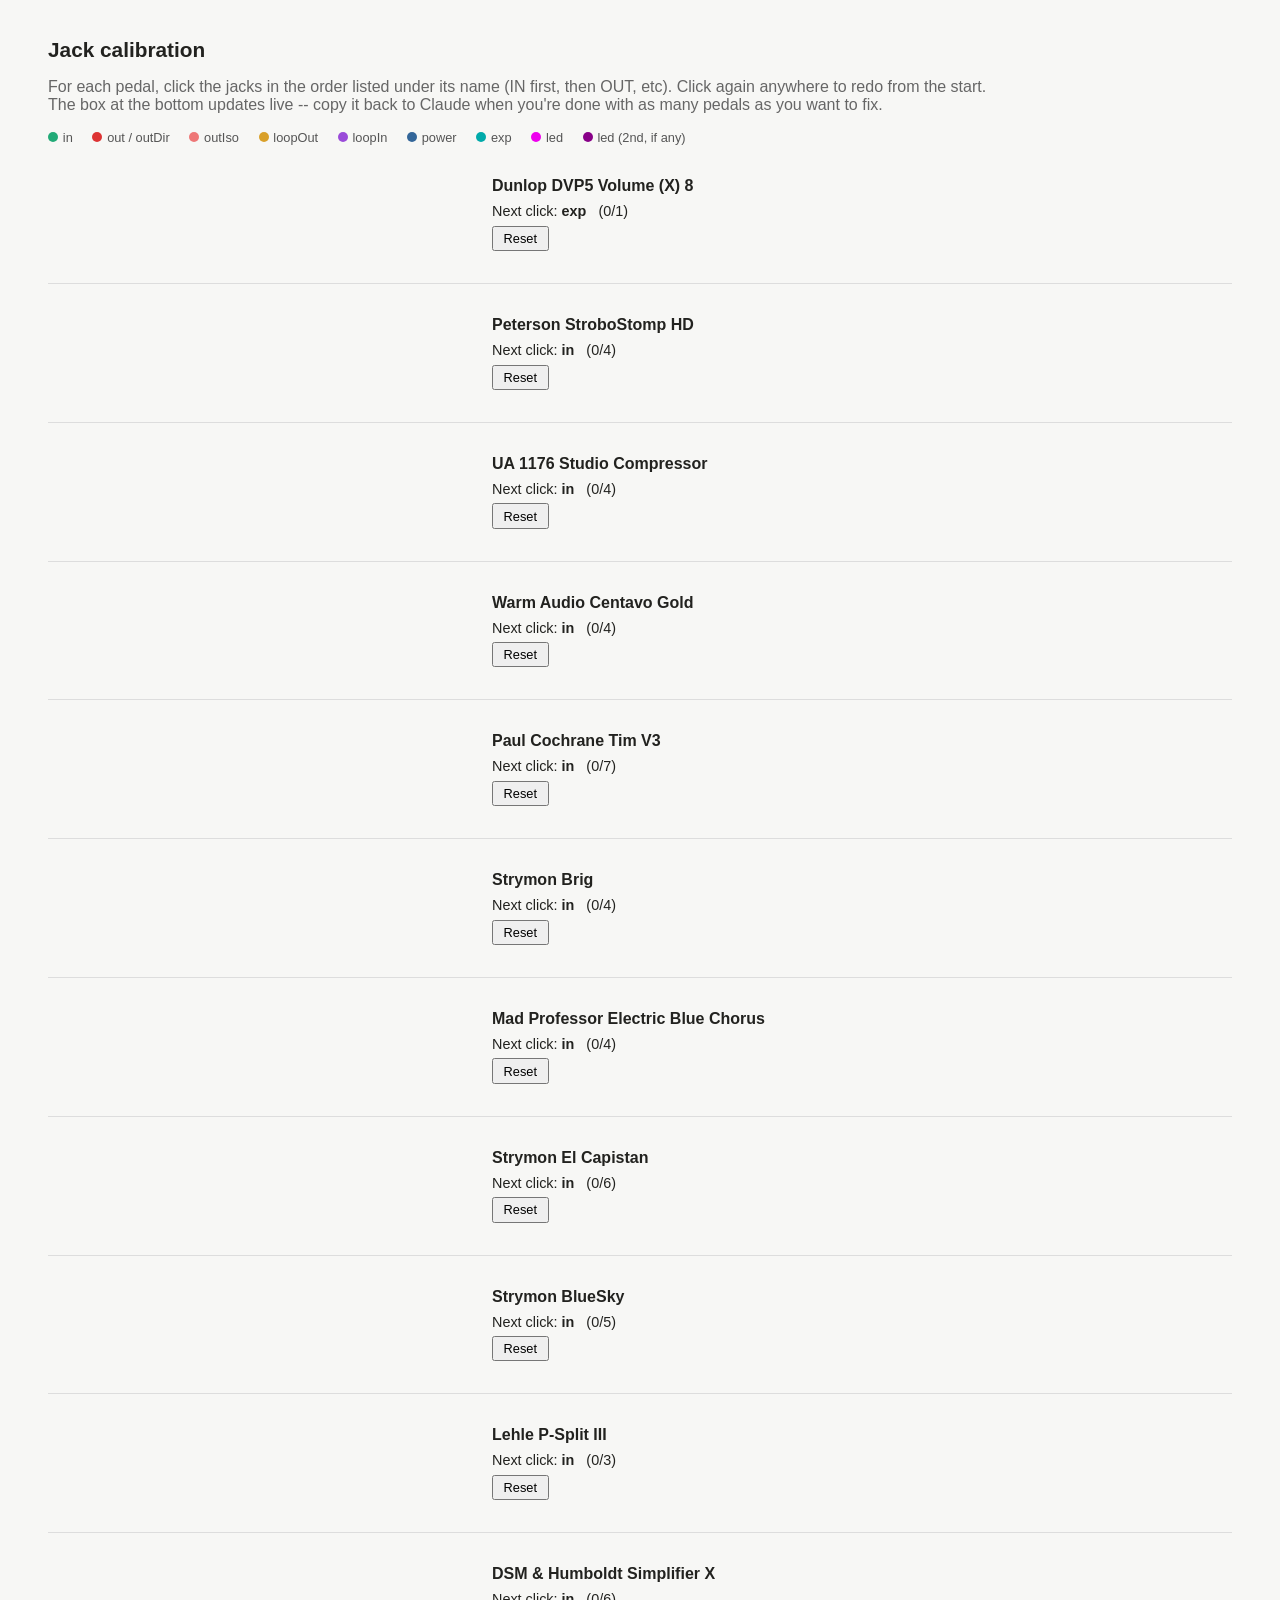
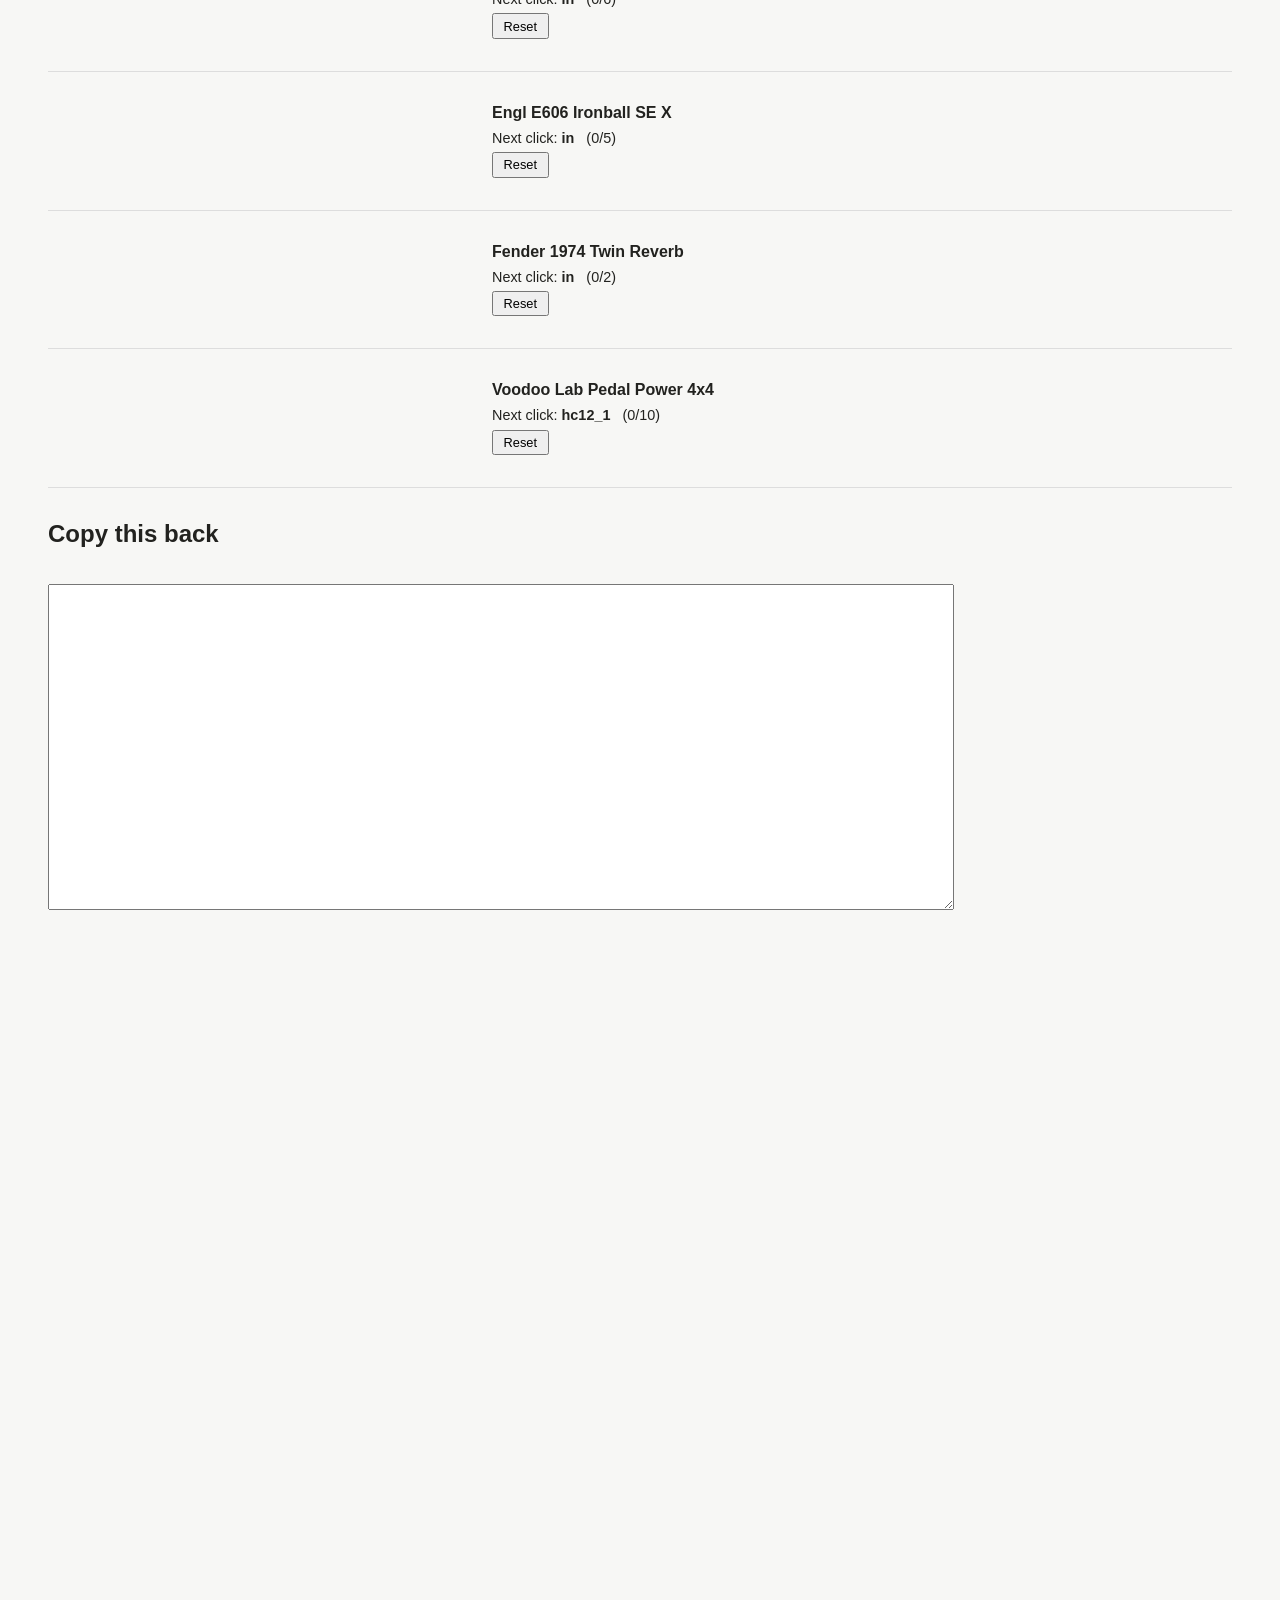
==== commit 42d4b29f: "Support a second LED per node, calibrated for Tim V3/Capistan/BlueSky config.json's `led` can now be" ====
--- a/calibrate.html
+++ b/calibrate.html
@@ -33,6 +33,7 @@
     .dot.power { background: #369; }
     .dot.exp { background: #0aa; }
     .dot.led { background: #e0e; }
+    .dot.led2 { background: #808; }
     .status { font-size: 0.9rem; margin-top: 0.5rem; }
     .status .next { font-weight: 600; }
     .legend { font-size: 0.8rem; color: #555; }
@@ -58,6 +59,7 @@
     <span><i style="background:#369"></i>power</span>
     <span><i style="background:#0aa"></i>exp</span>
     <span><i style="background:#e0e"></i>led</span>
+    <span><i style="background:#808"></i>led (2nd, if any)</span>
   </div>
 
   <div id="pedals"></div>
@@ -69,17 +71,21 @@
 // key: just a human-readable label for the output box below -- paste
 // results back and they get matched to the right PEDAL_SPECS entry by
 // hand, this file doesn't read app.js's ids directly.
+//
+// A node with two LEDs (never more than two) lists 'led' and 'led2' in
+// its own points -- see updateOutput below, which folds that pair into
+// config.json's array form (`"led": [{...}, {...}]`) rather than emitting
+// them as two separate keys.
 const ITEMS = [
-  { key: 'telecaster', label: 'Fender Telecaster', file: 'telecaster.png', points: ['out'] },
   { key: 'dvp5', label: 'Dunlop DVP5 Volume (X) 8', file: 'dunlop-volume-x-8-cutout.png', points: ['exp'] },
   { key: 'strobostomp hd', label: 'Peterson StroboStomp HD', file: 'peterson-strobostomp-hd.png', points: ['in', 'out', 'power', 'led'] },
   { key: '1176', label: 'UA 1176 Studio Compressor', file: 'ua-1176.png', points: ['in', 'out', 'power', 'led'] },
   { key: 'centavo', label: 'Warm Audio Centavo Gold', file: 'warm-audio-centavo.png', points: ['in', 'out', 'power', 'led'] },
-  { key: 'tim v3', label: 'Paul Cochrane Tim V3', file: 'paul-c-tim-v3.png', points: ['in', 'out', 'loopOut', 'loopIn', 'power', 'led'] },
+  { key: 'tim v3', label: 'Paul Cochrane Tim V3', file: 'paul-c-tim-v3.png', points: ['in', 'out', 'loopOut', 'loopIn', 'power', 'led', 'led2'] },
   { key: 'brig', label: 'Strymon Brig', file: 'strymon-brig.png', points: ['in', 'out', 'power', 'led'] },
   { key: 'electric blue chorus', label: 'Mad Professor Electric Blue Chorus', file: 'mad-professor-electric-blue.png', points: ['in', 'out', 'power', 'led'] },
-  { key: 'capistan', label: 'Strymon El Capistan', file: 'strymon-elcap-v2.png', points: ['in', 'out', 'power', 'exp', 'led'] },
-  { key: 'bluesky', label: 'Strymon BlueSky', file: 'strymon-bluesky.png', points: ['in', 'out', 'power', 'led'] },
+  { key: 'capistan', label: 'Strymon El Capistan', file: 'strymon-elcap-v2.png', points: ['in', 'out', 'power', 'exp', 'led', 'led2'] },
+  { key: 'bluesky', label: 'Strymon BlueSky', file: 'strymon-bluesky.png', points: ['in', 'out', 'power', 'led', 'led2'] },
   // Real hardware: 1 input, 2 outputs (DIR + ISO), fully passive -- no power jack, no LED.
   { key: 'p-split', label: 'Lehle P-Split III', file: 'lehle-p-split-iii.png', points: ['in', 'outDir', 'outIso'] },
   { key: 'simplifier x', label: 'DSM & Humboldt Simplifier X', file: 'dsm-simplifier-x.png', points: ['in', 'out', 'loopOut', 'loopIn', 'power', 'led'] },
@@ -162,9 +168,16 @@
   for (const item of ITEMS) {
     const rec = results[item.key];
     if (!rec) continue;
+    // 'led2' never gets its own output line -- when present, it folds
+    // into 'led's line as config.json's two-LED array form instead.
     const parts = item.points
-      .filter(p => rec[p])
-      .map(p => `    "${p}": { "x": ${rec[p].x}, "y": ${rec[p].y} }`);
+      .filter(p => p !== 'led2' && rec[p])
+      .map(p => {
+        if (p === 'led' && rec.led2) {
+          return `    "led": [{ "x": ${rec.led.x}, "y": ${rec.led.y} }, { "x": ${rec.led2.x}, "y": ${rec.led2.y} }]`;
+        }
+        return `    "${p}": { "x": ${rec[p].x}, "y": ${rec[p].y} }`;
+      });
     if (parts.length) blocks.push(`  "${item.key}": {\n` + parts.join(',\n') + '\n  },');
   }
   document.getElementById('output').value = blocks.join('\n');
